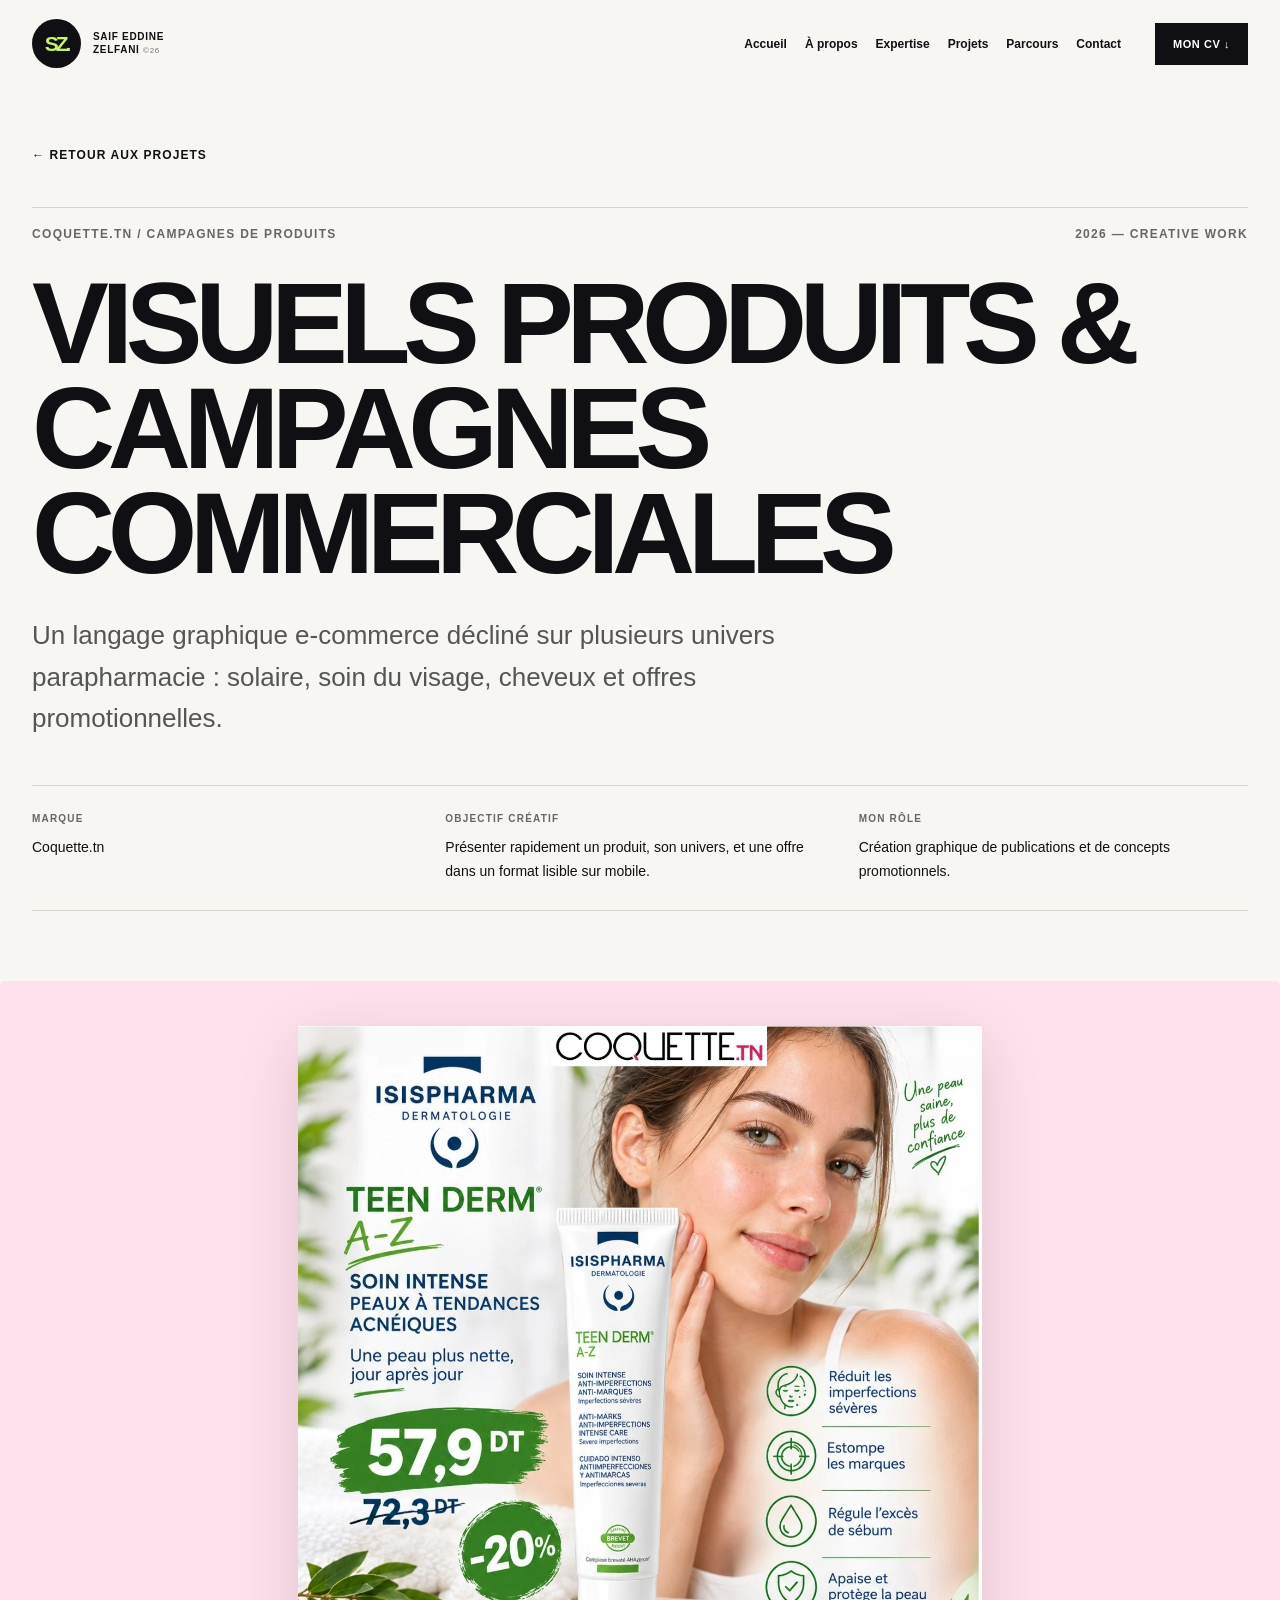
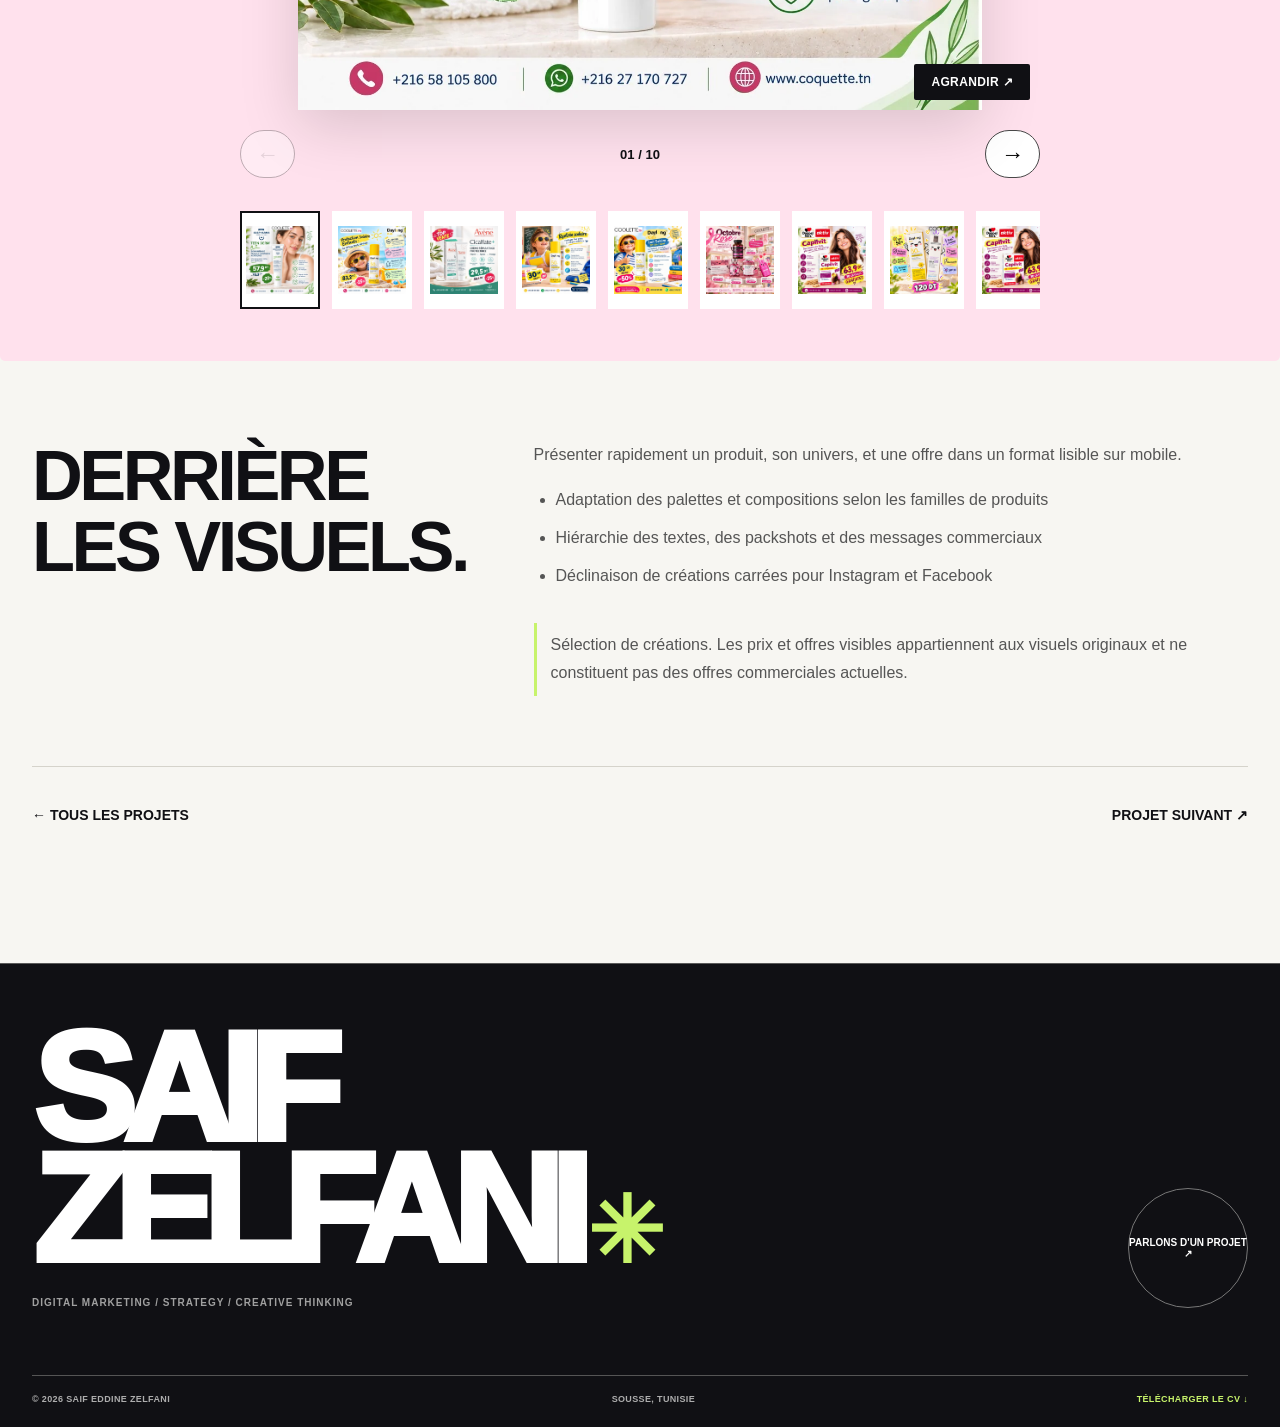
==== projets/coquette-campagnes-commerciales/index.html @ 219e9682 "Ajout des projets Coquette et Losange avec galeries interactives" ====
<!doctype html><html lang="fr"><head><meta charset="utf-8"><meta name="viewport" content="width=device-width,initial-scale=1"><meta name="theme-color" content="#F7F6F2"><meta name="description" content="Un langage graphique e-commerce décliné sur plusieurs univers parapharmacie : solaire, soin du visage, cheveux et offres promotionnelles."><title>Visuels produits &amp; campagnes commerciales — Saif Eddine Zelfani</title><link rel="icon" href="../../favicon.svg"><link rel="stylesheet" href="../../style.css"><link rel="stylesheet" href="../../creative.css"></head>
<body><div class="scroll-progress" id="scroll-progress"></div><header class="site-header" id="site-header"><div class="header-inner page-wrap"><a href="../../index.html#accueil" class="brand"><span class="brand-mark">SZ.</span><span class="brand-name">SAIF EDDINE<br>ZELFANI <b>©26</b></span></a><nav class="desktop-nav"><a href="../../index.html#accueil">Accueil</a><a href="../../index.html#apropos">À propos</a><a href="../../index.html#expertise">Expertise</a><a href="../../index.html#projets">Projets</a><a href="../../index.html#parcours">Parcours</a><a href="../../index.html#contact">Contact</a></nav><a class="nav-cv" href="../../documents/Saif_Eddine_Zelfani_CV.pdf" download>MON CV ↓</a><button class="mobile-toggle" id="menu-btn" type="button" aria-label="Ouvrir le menu" aria-expanded="false">☰</button></div></header><div class="mobile-panel" id="mobile-panel" role="dialog" aria-modal="true" aria-label="Menu" hidden><div class="mobile-panel-inner"><div><a class="mobile-link" href="../../index.html#accueil">Accueil ↗</a></div><div><a class="mobile-link" href="../../index.html#apropos">À propos ↗</a></div><div><a class="mobile-link" href="../../index.html#projets">Projets ↗</a></div><div><a class="mobile-link" href="../../index.html#parcours">Parcours ↗</a></div><div><a class="mobile-link" href="../../index.html#contact">Contact ↗</a></div><a class="mobile-cv" href="../../documents/Saif_Eddine_Zelfani_CV.pdf" download>MON CV ↓</a></div></div>
<main class="campaign-case"><div class="page-wrap"><a class="campaign-back" href="../../index.html#projets">← RETOUR AUX PROJETS</a><div class="campaign-topline"><span>Coquette.tn / Campagnes de produits</span><span>2026 — CREATIVE WORK</span></div><h1 class="campaign-title">Visuels produits &amp; campagnes commerciales</h1><p class="campaign-deck">Un langage graphique e-commerce décliné sur plusieurs univers parapharmacie : solaire, soin du visage, cheveux et offres promotionnelles.</p><div class="campaign-overview"><div><strong>MARQUE</strong><p>Coquette.tn</p></div><div><strong>OBJECTIF CRÉATIF</strong><p>Présenter rapidement un produit, son univers, et une offre dans un format lisible sur mobile.</p></div><div><strong>MON RÔLE</strong><p>Création graphique de publications et de concepts promotionnels.</p></div></div></div>
<div class="campaign-art" style="--case-bg:#ffe1ed"><div class="campaign-gallery"><div class="campaign-show" tabindex="0" aria-label="Galerie de créations"><img data-campaign-slide src="../../images/creative-work/coquette-campagnes-commerciales/01.webp" alt="Coquette.tn — visuel 1 sur 10"  loading="eager" decoding="async"><img data-campaign-slide src="../../images/creative-work/coquette-campagnes-commerciales/02.webp" alt="Coquette.tn — visuel 2 sur 10" hidden loading="lazy" decoding="async"><img data-campaign-slide src="../../images/creative-work/coquette-campagnes-commerciales/03.webp" alt="Coquette.tn — visuel 3 sur 10" hidden loading="lazy" decoding="async"><img data-campaign-slide src="../../images/creative-work/coquette-campagnes-commerciales/04.webp" alt="Coquette.tn — visuel 4 sur 10" hidden loading="lazy" decoding="async"><img data-campaign-slide src="../../images/creative-work/coquette-campagnes-commerciales/05.webp" alt="Coquette.tn — visuel 5 sur 10" hidden loading="lazy" decoding="async"><img data-campaign-slide src="../../images/creative-work/coquette-campagnes-commerciales/06.webp" alt="Coquette.tn — visuel 6 sur 10" hidden loading="lazy" decoding="async"><img data-campaign-slide src="../../images/creative-work/coquette-campagnes-commerciales/07.webp" alt="Coquette.tn — visuel 7 sur 10" hidden loading="lazy" decoding="async"><img data-campaign-slide src="../../images/creative-work/coquette-campagnes-commerciales/08.webp" alt="Coquette.tn — visuel 8 sur 10" hidden loading="lazy" decoding="async"><img data-campaign-slide src="../../images/creative-work/coquette-campagnes-commerciales/09.webp" alt="Coquette.tn — visuel 9 sur 10" hidden loading="lazy" decoding="async"><img data-campaign-slide src="../../images/creative-work/coquette-campagnes-commerciales/10.webp" alt="Coquette.tn — visuel 10 sur 10" hidden loading="lazy" decoding="async"><button type="button" class="zoom-action" data-zoom>AGRANDIR ↗</button></div><div class="campaign-control"><button type="button" data-campaign-prev aria-label="Visuel précédent">←</button><output data-campaign-count aria-live="polite">01 / 10</output><button type="button" data-campaign-next aria-label="Visuel suivant">→</button></div><div class="campaign-thumbs" aria-label="Miniatures de la galerie"><button type="button" data-campaign-thumb aria-label="Voir le visuel 1" aria-current="true"><img src="../../images/creative-work/coquette-campagnes-commerciales/01.webp" alt="" loading="lazy"></button><button type="button" data-campaign-thumb aria-label="Voir le visuel 2" aria-current="false"><img src="../../images/creative-work/coquette-campagnes-commerciales/02.webp" alt="" loading="lazy"></button><button type="button" data-campaign-thumb aria-label="Voir le visuel 3" aria-current="false"><img src="../../images/creative-work/coquette-campagnes-commerciales/03.webp" alt="" loading="lazy"></button><button type="button" data-campaign-thumb aria-label="Voir le visuel 4" aria-current="false"><img src="../../images/creative-work/coquette-campagnes-commerciales/04.webp" alt="" loading="lazy"></button><button type="button" data-campaign-thumb aria-label="Voir le visuel 5" aria-current="false"><img src="../../images/creative-work/coquette-campagnes-commerciales/05.webp" alt="" loading="lazy"></button><button type="button" data-campaign-thumb aria-label="Voir le visuel 6" aria-current="false"><img src="../../images/creative-work/coquette-campagnes-commerciales/06.webp" alt="" loading="lazy"></button><button type="button" data-campaign-thumb aria-label="Voir le visuel 7" aria-current="false"><img src="../../images/creative-work/coquette-campagnes-commerciales/07.webp" alt="" loading="lazy"></button><button type="button" data-campaign-thumb aria-label="Voir le visuel 8" aria-current="false"><img src="../../images/creative-work/coquette-campagnes-commerciales/08.webp" alt="" loading="lazy"></button><button type="button" data-campaign-thumb aria-label="Voir le visuel 9" aria-current="false"><img src="../../images/creative-work/coquette-campagnes-commerciales/09.webp" alt="" loading="lazy"></button><button type="button" data-campaign-thumb aria-label="Voir le visuel 10" aria-current="false"><img src="../../images/creative-work/coquette-campagnes-commerciales/10.webp" alt="" loading="lazy"></button></div></div></div>
<div class="page-wrap"><div class="campaign-section"><h2>DERRIÈRE<br>LES VISUELS.</h2><div><p>Présenter rapidement un produit, son univers, et une offre dans un format lisible sur mobile.</p><ul><li>Adaptation des palettes et compositions selon les familles de produits</li><li>Hiérarchie des textes, des packshots et des messages commerciaux</li><li>Déclinaison de créations carrées pour Instagram et Facebook</li></ul><p class="campaign-disclaimer">Sélection de créations. Les prix et offres visibles appartiennent aux visuels originaux et ne constituent pas des offres commerciales actuelles.</p></div></div><div class="campaign-next"><a href="../../index.html#projets">← TOUS LES PROJETS</a><a href="../coquette-contenu-educatif/index.html">PROJET SUIVANT ↗</a></div></div></main>
<div class="campaign-modal" hidden role="dialog" aria-modal="true" aria-label="Aperçu agrandi de la création"><button class="modal-close" type="button" aria-label="Fermer l’aperçu">×</button><button class="modal-prev" type="button" aria-label="Précédent">‹</button><img data-modal-img src="../../images/creative-work/coquette-campagnes-commerciales/01.webp" alt=""><button class="modal-next" type="button" aria-label="Suivant">›</button><span class="modal-count">1 / 10</span></div>
<footer class="footer"><div class="page-wrap"><div class="footer-main"><div><a class="footer-brand" href="../../index.html#accueil">SAIF<br>ZELFANI<span>✳</span></a><p>DIGITAL MARKETING / STRATEGY / CREATIVE THINKING</p></div><a class="back-top" href="../../index.html#contact">PARLONS D'UN PROJET ↗</a></div><div class="footer-bottom"><span>© 2026 SAIF EDDINE ZELFANI</span><span>SOUSSE, TUNISIE</span><a href="../../documents/Saif_Eddine_Zelfani_CV.pdf" download>TÉLÉCHARGER LE CV ↓</a></div></div></footer><script src="../../site.js" defer></script><script src="../../creative.js" defer></script></body></html>
---- style.css ----
html,body,h1,h2,h3,h4,p,figure,blockquote,ol,ul{margin:0}body{margin:0}h1,h2,h3,h4{font-size:inherit;font-weight:inherit}button{background:none;border:0}a{text-decoration:none}

:root{--paper:#f7f6f2;--black:#101014;--lime:#c7f36b;--muted:#6f6f70;--line:#d5d3cb;--font-display:'Arial Narrow','Impact','Helvetica Neue',Arial,sans-serif;--font-body:'Manrope','Inter',Arial,sans-serif}
*{box-sizing:border-box}html{scroll-behavior:smooth;scroll-padding-top:98px}body{background:var(--paper);color:var(--black);font-family:var(--font-body);-webkit-font-smoothing:antialiased}body.menu-is-open{overflow:hidden}::selection{background:var(--lime);color:var(--black)}button,input,textarea{font:inherit}button{cursor:pointer}a{color:inherit;text-decoration:none}img{display:block}button:focus-visible,a:focus-visible,input:focus-visible,textarea:focus-visible{outline:3px solid #7aaf28;outline-offset:4px}.page-wrap{width:min(100% - 96px,1490px);margin-inline:auto}.scroll-progress{position:fixed;z-index:200;left:0;top:0;height:3px;width:100%;background:var(--lime);transform-origin:0 50%}
/* Navigation */
.site-header{position:fixed;top:0;left:0;width:100%;height:88px;z-index:100;transition:height .25s,background .25s,border-color .25s;background:rgba(247,246,242,.97);border-bottom:1px solid transparent}.site-header.is-scrolled{height:75px;background:rgba(247,246,242,.94);border-color:var(--line);backdrop-filter:blur(20px)}.header-inner{height:100%;display:flex;align-items:center;gap:34px}.brand{display:flex;align-items:center;gap:12px;flex-shrink:0}.brand-mark{height:49px;width:49px;border-radius:50%;display:flex;align-items:center;justify-content:center;background:var(--black);color:var(--lime);font-size:21px;letter-spacing:-3px;font-weight:900;line-height:1}.brand-mark span{font-size:22px}.brand-mark i{font-style:normal;color:white}.brand-name{font-size:10px;line-height:1.35;letter-spacing:.07em;font-weight:800}.brand-name b{font-size:8px;font-weight:500;color:#777}.desktop-nav{display:flex;justify-content:center;align-items:center;gap:29px;margin-left:auto}.desktop-nav a{font-size:12px;font-weight:700;position:relative;white-space:nowrap;transition:color .2s}.desktop-nav a:after{content:'';position:absolute;height:2px;background:var(--black);left:0;right:100%;bottom:-9px;transition:right .25s}.desktop-nav a:hover:after,.desktop-nav .nav-active:after{right:0}.nav-cv{background:var(--black);color:#fff;display:flex;gap:16px;align-items:center;font-weight:800;font-size:11px;letter-spacing:.05em;padding:15px 18px;transition:background .25s,color .25s,transform .25s;white-space:nowrap}.nav-cv:hover{background:var(--lime);color:var(--black);transform:translateY(-2px)}.mobile-toggle{display:none}.mobile-panel{position:fixed;inset:0;z-index:95;background:var(--lime);padding:128px 6% 35px;overflow:auto}.mobile-panel-inner{max-width:820px;margin:auto}.mobile-panel-inner>div>a{display:flex;align-items:baseline;gap:30px;padding:13px 0;border-bottom:1px solid rgba(16,16,20,.22);font-size:clamp(38px,7vw,75px);font-family:var(--font-display);font-weight:900;text-transform:uppercase;letter-spacing:-.055em}.mobile-panel-inner>div>a>span{font:700 12px var(--font-body);letter-spacing:0}.mobile-panel-inner>div>a svg{margin-left:auto;width:32px}.mobile-panel-inner>a.mobile-cv{margin-top:25px;background:var(--black);color:white;display:inline-flex;gap:25px;padding:15px 19px;font-weight:800;font-size:12px}.mobile-panel-inner>p{font-size:11px;margin-top:25px;letter-spacing:.09em}
/* Hero */
.hero-section{padding:133px 0 36px;overflow:hidden}.hero-content{position:relative}.hero-topline,.hero-portrait-caption{display:flex;align-items:center;justify-content:space-between;gap:12px;font-size:10px;font-weight:800;letter-spacing:.09em}.availability{display:flex;align-items:center;gap:10px}.availability i{width:8px;height:8px;background:#70bc45;display:inline-block;border-radius:50%;box-shadow:0 0 0 4px #70bc4526;animation:pulse-dot 2s infinite}@keyframes pulse-dot{50%{box-shadow:0 0 0 8px #70bc4506}}.hero-time{color:#777}.hero-split{display:grid;grid-template-columns:minmax(0,1.3fr) minmax(340px,.7fr);gap:2.8%;align-items:center;padding:64px 0 35px}.hero-main{position:relative;z-index:3}.hero-eyebrow{font-size:12px;font-weight:800;letter-spacing:.095em;margin-bottom:27px}.hero-eyebrow span{font-size:22px;margin-left:9px}.hero-title{font-family:var(--font-display);font-stretch:condensed;letter-spacing:-.072em;font-weight:950;line-height:.93;font-size:clamp(70px,8.35vw,152px);white-space:nowrap}.hero-title>span{display:block}.hero-title-accent{position:relative;font-family:Georgia,'Times New Roman',serif;font-style:italic;font-weight:400;letter-spacing:-.075em;font-size:.91em;margin:6px 0 12px}.hero-title-accent>b{font-family:Arial,sans-serif;color:#a8d451;font-size:.6em;font-style:normal;font-weight:400;vertical-align:25%;letter-spacing:0;margin-left:-.07em}.hero-period{color:#b5df6b}.hero-bottom{display:flex;flex-direction:column;gap:29px;margin-top:47px}.hero-bottom p{font-size:16px;line-height:1.75;color:#535354;max-width:470px}.hero-bottom p strong{color:var(--black);font-weight:800}.hero-actions{display:flex;align-items:center;flex-wrap:wrap;gap:26px}.btn-dark{min-height:58px;background:var(--black);color:#fff;padding:0 24px;display:inline-flex;align-items:center;gap:30px;font-size:12px;font-weight:900;transition:background .25s,transform .25s,color .25s}.btn-dark:hover{background:var(--lime);color:var(--black);transform:translateY(-3px)}.btn-underlined{font-weight:800;font-size:11px;letter-spacing:.01em;display:inline-flex;gap:12px;align-items:center;padding:13px 0;border-bottom:1px solid var(--black)}.btn-underlined:hover{color:#679224;border-color:#679224}.hero-portrait-wrap{position:relative;max-width:480px;width:100%;justify-self:end;transform-origin:center}.hero-portrait-card{height:560px;position:relative;background:#d9d9d6;overflow:hidden;border-radius:220px 220px 4px 4px;isolation:isolate}.hero-photo-backdrop{position:absolute;inset:0;background:repeating-linear-gradient(125deg,#e1e1dc,#e1e1dc 13px,#deded8 13px,#deded8 14px);z-index:-1;display:flex;align-items:flex-start;justify-content:space-between;padding:28px 20px;writing-mode:vertical-rl;opacity:.35;font-weight:900;font-size:10px;letter-spacing:.14em}.hero-photo{object-fit:cover;object-position:center top;filter:grayscale(100%) contrast(1.05);mix-blend-mode:multiply;transform:scale(1.01)}.hero-portrait-card:after{content:'';position:absolute;inset:35% 0 0;background:linear-gradient(transparent 10%,#101014cc 100%)}.portrait-name{font-family:var(--font-display);position:absolute;bottom:25px;left:28px;color:white;font-weight:900;font-size:clamp(50px,5vw,77px);letter-spacing:-.08em;line-height:.87;z-index:2}.portrait-name em{font-family:Georgia,serif;font-weight:400;font-size:.78em}.portrait-corner{position:absolute;z-index:2;right:23px;bottom:25px;color:#fff;font-weight:900;font-size:10px;writing-mode:vertical-rl}.portrait-sticker{position:absolute;z-index:4;left:-42px;top:105px;width:120px;height:120px;display:flex;align-items:center;justify-content:center;flex-direction:column;border-radius:50%;background:var(--lime);text-align:center;box-shadow:6px 8px 0 #101014;transform:rotate(-16deg)}.portrait-sticker span{font-weight:900;line-height:1.05;font-size:14px}.portrait-sticker b{font-size:30px;font-weight:500;line-height:1}.hero-portrait-caption{margin-top:15px;font-size:10px}.scroll-cue{display:flex;align-items:center;gap:10px;font-size:10px;font-weight:900;letter-spacing:.07em;width:fit-content}.scroll-cue svg{margin-left:23px;animation:nudge 1.6s infinite}@keyframes nudge{50%{transform:translateY(5px)}}
.marquee{overflow:hidden;background:var(--lime);border-top:1px solid var(--black);border-bottom:1px solid var(--black);transform:rotate(-1deg) scale(1.02);margin:10px 0 20px;height:66px;display:flex;align-items:center}.marquee-track{display:flex;align-items:center;white-space:nowrap;animation:marquee 42s linear infinite;width:max-content}.marquee-track>span{font-family:var(--font-display);font-size:28px;line-height:1;font-weight:900;letter-spacing:-.02em}.marquee-track b{font-size:22px;font-weight:400;margin:0 18px}@keyframes marquee{to{transform:translateX(-33.333%)}}
/* Generic sections */
.section-label{display:flex;align-items:center;gap:14px;font-size:11px;font-weight:900;letter-spacing:.07em;margin-bottom:68px}.section-label>span:first-child{color:#92928e}.section-label-line{height:1px;flex:1;background:currentColor;opacity:.22;margin-left:25px}.eyebrow-small{font-weight:850;font-size:11px;letter-spacing:.11em;display:block;margin-bottom:27px}.about-section{background:var(--black);color:#fff;padding:135px 0 130px;overflow:hidden}.about-layout{display:grid;grid-template-columns:1.16fr .84fr;gap:8%}.about-head>p{font-size:15px;font-weight:700;letter-spacing:.08em;margin-bottom:25px}.about-head h2,.section-intro h2,.skills-layout h2,.journey-layout h2,.contact-layout h2,.case-process h2,.case-deliverables h2{font-family:var(--font-display);font-size:clamp(60px,7.5vw,115px);font-weight:900;line-height:.93;letter-spacing:-.067em}.about-head h2 em,.section-intro h2 em,.skills-layout h2 em,.journey-layout h2 em,.contact-layout h2 em,.case-process h2 em,.case-deliverables h2 em{font-family:Georgia,'Times New Roman',serif;font-style:italic;font-weight:400;letter-spacing:-.06em}.about-head h2 em{color:var(--lime)}.about-side{padding-top:22px;max-width:520px}.about-asterisk{font-size:90px;color:var(--lime);line-height:1;margin-bottom:34px}.about-side p{font-size:15px;line-height:1.85;color:#b5b5b7;margin:0 0 24px}.about-side p.about-lead{font-size:21px;line-height:1.6;color:#fafafa}.about-side p strong{color:var(--lime)}.about-links{display:flex;gap:24px;flex-wrap:wrap;margin-top:30px}.about-links a{display:inline-flex;align-items:center;gap:15px;font-size:11px;font-weight:850;border-bottom:1px solid #98989a;padding-bottom:10px}.about-links a:hover{color:var(--lime)}.about-counters{display:grid;grid-template-columns:repeat(3,1fr) 1fr;gap:0;margin-top:140px;border-top:1px solid #ffffff50}.about-counters>div{padding:35px 28px 0 0;display:flex;align-items:center;gap:18px;border-right:1px solid #ffffff30;margin-right:28px}.about-counters>div>b{font-size:54px;line-height:1;font-family:var(--font-display);letter-spacing:-.07em}.about-counters>div>span{font-size:10px;line-height:1.6;letter-spacing:.04em;color:#9e9e9f;font-weight:850}.about-counters>div.about-counters-tag{margin-right:0;border:none;color:var(--lime);font-size:16px;font-weight:850;line-height:1.35;display:block;padding-left:20px}.about-counters-tag svg{float:right;width:27px;height:27px}
/* Expertise */
.expertise-section{padding:135px 0 145px;background:var(--paper)}.split-heading,.projects-intro{display:grid;grid-template-columns:1.4fr .6fr;gap:7%;align-items:end}.section-intro{margin-bottom:65px}.section-intro h2{font-size:clamp(61px,7.1vw,111px)}.heading-description{padding-bottom:8px}.heading-description p{color:#585858;line-height:1.8;font-size:16px;margin-bottom:30px}.heading-description>span{display:block;font-size:11px;font-weight:850;letter-spacing:.08em}.service-grid{display:grid;grid-template-columns:repeat(3,1fr);gap:15px}.service-card{background:#eeede7;min-height:335px;padding:30px 32px;display:flex;flex-direction:column;transition:background .3s,color .3s,transform .3s;position:relative;overflow:hidden}.service-card:after{content:'✳';color:#d8d7cc;position:absolute;right:-20px;bottom:-75px;font-size:175px;line-height:1;opacity:.5;transition:transform .4s,color .4s}.service-card:hover{background:var(--lime);transform:translateY(-6px)}.service-card:hover:after{transform:rotate(40deg);color:#b2dc60}.service-top{display:flex;justify-content:space-between;font-size:11px;font-weight:850;letter-spacing:.06em;position:relative;z-index:2}.service-card h3{font-family:var(--font-display);font-size:clamp(27px,2.2vw,38px);letter-spacing:-.05em;line-height:1.05;margin:66px 0 12px;max-width:260px;position:relative;z-index:2}.service-card p{font-size:13px;line-height:1.65;color:#555;max-width:320px;position:relative;z-index:2}.service-card small{font-size:10px;font-weight:800;letter-spacing:.01em;margin-top:auto;padding-top:32px;position:relative;z-index:2}
/* Portfolio */
.projects-section{padding:130px 0 145px;background:#edede8}.projects-intro{align-items:end;margin-bottom:60px}.projects-intro h2{font-size:clamp(64px,7vw,110px)}.projects-intro em{white-space:nowrap}.projects-honesty{font-size:12px!important;color:#797979!important;border-left:2px solid #b9d789;padding-left:13px;margin-top:25px!important}.filter-row{display:flex;align-items:center;flex-wrap:wrap;gap:9px;margin-bottom:28px}.filter-btn{background:transparent;border:1px solid #bbbcb7;padding:11px 18px;font-size:11px;font-weight:850;transition:all .2s}.filter-btn:hover,.filter-btn.selected{background:var(--black);border-color:var(--black);color:#fff}.filter-btn small{font-size:10px}.project-grid{display:grid;grid-template-columns:repeat(2,minmax(0,1fr));gap:27px}.project-card{background:#fff;min-width:0;overflow:hidden}.project-card-link{display:block;height:100%;transition:box-shadow .25s}.project-card:hover{box-shadow:0 16px 50px #17171718}.project-visual{height:400px;position:relative;overflow:hidden;background:#d8dfdf}.tone-peach .project-visual,.tone-peach.case-hero{background:#e9c9bb}.tone-lavender .project-visual,.tone-lavender.case-hero{background:#d4c5e5}.tone-sand .project-visual,.tone-sand.case-hero{background:#edceb8}.tone-blue .project-visual,.tone-blue.case-hero{background:#bfd5e7}.tone-mint .project-visual,.tone-mint.case-hero{background:#c9d8ce}.tone-coral .project-visual,.tone-coral.case-hero{background:#e3c0b7}.project-visual:before{content:'';position:absolute;inset:12% 7%;border:1px solid #ffffff66;z-index:1;pointer-events:none}.project-cover{object-fit:contain;padding:42px 40px 37px;transition:transform .65s cubic-bezier(.2,.8,.2,1);filter:drop-shadow(0px 14px 22px #00000018)}.project-card:hover .project-cover{transform:scale(1.055)}.project-visual-index{position:absolute;z-index:3;top:18px;left:23px;color:#292929;font-size:10px;font-weight:900;letter-spacing:.08em}.project-floating-arrow{position:absolute;z-index:3;bottom:18px;right:18px;background:var(--lime);width:52px;height:52px;border-radius:50%;display:grid;place-items:center;transition:transform .3s,background .3s}.project-card:hover .project-floating-arrow{transform:rotate(45deg);background:#fff}.project-meta{padding:26px 30px 0;display:flex;gap:12px;justify-content:space-between;text-transform:uppercase;font-size:11px;font-weight:900;letter-spacing:.05em;color:#777}.project-meta i{font-style:normal;padding:0 3px}.project-text{padding:15px 30px 23px;min-height:166px}.project-text h3{font-family:var(--font-display);font-weight:900;font-size:clamp(29px,2.5vw,43px);line-height:1.03;letter-spacing:-.049em;max-width:530px}.project-text p{font-size:13px;color:#777;line-height:1.6;margin-top:11px;max-width:450px}.project-foot{border-top:1px solid #e9e9e5;margin:0 30px;display:flex;justify-content:space-between;align-items:center;padding:17px 0;font-size:10px;letter-spacing:.06em;font-weight:900}.project-foot svg{transition:transform .2s}.project-card:hover .project-foot svg{transform:translate(3px,-3px)}.research-art{position:absolute;inset:0;display:flex;flex-direction:column;justify-content:center;padding:10% 13%;font-family:var(--font-display)}.research-art>span{font-size:15px;font-weight:900}.research-art b{font-size:clamp(80px,9vw,130px);line-height:.8;letter-spacing:-.085em;margin:28px 0}.research-art small{font-size:11px;font-weight:850;line-height:1.5}.research-art:after{content:'✳';position:absolute;top:18px;right:15%;font-size:160px;color:#faece77a}.empty-projects{padding:35px 0;color:#555}
/* Editorial statement */
.statement-section{background:var(--lime);padding:110px 0 80px;overflow:hidden}.statement-small{font-size:11px;font-weight:900;letter-spacing:.1em}.statement-section p{font-family:var(--font-display);font-weight:900;line-height:1.07;letter-spacing:-.07em;font-size:clamp(48px,6.4vw,100px);margin:38px 0 70px}.statement-section p em{font-family:Georgia,serif;font-weight:400}.statement-section p span{color:var(--paper)}.statement-bottom{display:flex;justify-content:space-between;font-size:10px;font-weight:900;letter-spacing:.09em;border-top:1px solid #111;padding-top:17px}
/* Skills */
.skills-section{padding:135px 0;background:var(--paper)}.skills-layout{display:grid;grid-template-columns:.9fr 1.1fr;gap:10%}.skills-layout h2{font-size:clamp(67px,7vw,110px)}.skills-layout>div:first-child>p{max-width:330px;color:#686868;line-height:1.8;font-size:15px;margin-top:30px}.skills-lists{display:flex;flex-direction:column;gap:50px}.skills-lists h3{font-weight:900;font-size:12px;letter-spacing:.1em;margin-bottom:18px}.skill-chips{display:flex;flex-wrap:wrap;gap:10px}.skill-chips span{padding:12px 17px;border:1px solid #b8b8b1;border-radius:99px;font-size:12px;font-weight:700;transition:background .2s,border .2s}.skill-chips span:hover{background:var(--lime);border-color:var(--lime)}.language-block{border-top:1px solid var(--line);padding-top:28px}.language-block p{color:#666;font-size:13px;line-height:1.7}.language-block p span{margin:0 8px}
/* Journey */
.journey-section{background:#e7e6e1;padding:130px 0 150px}.journey-layout{display:grid;grid-template-columns:.85fr 1.15fr;gap:11%}.journey-layout h2{font-size:clamp(66px,7vw,110px)}.journey-layout>div:first-child>p{max-width:320px;color:#686868;line-height:1.7;margin-top:32px}.timeline{border-top:1px solid #a8a7a1}.timeline-item{display:grid;grid-template-columns:64px 1fr 20px;gap:22px;padding:27px 0;border-bottom:1px solid #c2c0b9}.timeline-marker{font-size:12px;font-weight:900;color:#828282}.timeline-date{font-size:10px;letter-spacing:.08em;font-weight:900;color:#747474}.timeline-main h3{font-size:19px;font-weight:900;margin-top:10px;letter-spacing:-.03em}.timeline-main strong{font-size:12px;font-weight:750;display:block;margin-top:9px}.timeline-main p{font-size:12px;line-height:1.7;color:#6a6a6a;max-width:450px;margin-top:9px}.timeline-arrow{color:#828282}
/* Contact and footer */
.contact-section{background:var(--black);color:#fff;padding:128px 0 150px}.contact-layout{display:grid;grid-template-columns:1fr .83fr;gap:11%}.contact-layout h2{font-size:clamp(58px,6.4vw,103px)}.contact-layout h2 em{color:var(--lime)}.contact-description{color:#bcbcbc;line-height:1.75;max-width:430px;margin:37px 0 30px;font-size:15px}.big-email{display:inline-flex;align-items:center;gap:9px;font-size:clamp(13px,1.5vw,20px);font-weight:900;border-bottom:2px solid var(--lime);padding-bottom:10px;overflow-wrap:anywhere}.big-email svg{flex-shrink:0}.contact-details{display:flex;gap:25px;align-items:center;flex-wrap:wrap;margin-top:35px;color:#bababa;font-size:12px;font-weight:700}.contact-details>a,.contact-details>span{display:flex;align-items:center;gap:9px}.contact-form-side{padding-top:10px}.contact-form-head{display:flex;align-items:center;justify-content:space-between;border-bottom:1px solid #707070;padding-bottom:20px;font-size:13px;letter-spacing:.08em;font-weight:900}.contact-form-head svg{color:var(--lime)}.contact-form{padding-top:30px;display:flex;flex-direction:column;gap:30px}.form-grid{display:grid;grid-template-columns:1fr 1fr;gap:19px}.contact-form label{display:flex;flex-direction:column;gap:13px;font-size:10px;letter-spacing:.11em;font-weight:850}.contact-form input,.contact-form textarea{width:100%;border:0;border-bottom:1px solid #707070;color:#fff;background:transparent;padding:12px 0;font-size:14px;letter-spacing:0;font-weight:400;outline:none;border-radius:0}.contact-form input:focus,.contact-form textarea:focus{border-color:var(--lime)}.contact-form textarea{resize:vertical;min-height:95px}.contact-form input::placeholder,.contact-form textarea::placeholder{color:#8c8c8c}.contact-form .honeypot{position:absolute;left:-9999px;height:1px;width:1px}.contact-submit{display:flex;align-items:center;justify-content:space-between;background:var(--lime);color:var(--black);padding:19px 22px;font-size:12px;font-weight:900;letter-spacing:.04em;transition:transform .2s,background .2s}.contact-submit:hover:not(:disabled){transform:translateY(-3px);background:#e0ff9e}.contact-submit:disabled{opacity:.7;cursor:wait}.spinning{animation:spinner 1s linear infinite}@keyframes spinner{to{transform:rotate(360deg)}}.form-message{font-size:12px;line-height:1.5;color:var(--lime)}.form-error{font-size:12px;color:#ffb3b3}.form-error a{text-decoration:underline}.footer{background:var(--black);color:#fff;border-top:1px solid #595959;padding:65px 0 23px}.footer-main{display:flex;justify-content:space-between;align-items:flex-end;gap:30px;padding-bottom:67px}.footer-brand{display:block;font-family:var(--font-display);font-weight:950;font-size:clamp(70px,12vw,175px);line-height:.79;letter-spacing:-.088em}.footer-brand span{color:var(--lime);font-size:.6em;margin-left:10px}.footer-main p{font-size:10px;font-weight:850;letter-spacing:.1em;color:#a0a0a0;margin-top:25px}.back-top{width:120px;height:120px;display:flex;flex-direction:column;align-items:center;justify-content:center;gap:12px;border:1px solid #777;border-radius:50%;font-size:10px;font-weight:850;text-align:center;transition:background .3s,color .3s}.back-top:hover{background:var(--lime);color:var(--black)}.footer-bottom{border-top:1px solid #555;padding-top:18px;display:flex;justify-content:space-between;gap:20px;flex-wrap:wrap;font-size:9px;color:#adadad;font-weight:800;letter-spacing:.04em}.footer-bottom a{color:var(--lime)}
/* Case study detail */
.case-main{padding-top:88px}.case-hero{padding:47px 0 42px;overflow:hidden}.back-link{display:inline-flex;gap:13px;align-items:center;font-size:11px;font-weight:900;letter-spacing:.065em;padding-bottom:8px;border-bottom:1px solid currentColor}.back-link:hover svg{transform:translateX(-3px)}.back-link svg{transition:transform .2s}.case-hero-layout{display:grid;grid-template-columns:1.5fr .5fr;gap:8%;align-items:end;margin-top:70px}.case-kicker{font-size:11px;font-weight:900;text-transform:uppercase;letter-spacing:.1em;margin-bottom:22px}.case-hero h1{font-family:var(--font-display);font-weight:900;font-size:clamp(67px,8.8vw,141px);line-height:.9;letter-spacing:-.078em;max-width:900px}.case-subtitle{font-weight:800;font-size:17px;margin-top:23px}.case-hero-side{text-align:left;padding-bottom:16px}.case-hero-side p{font-size:15px;line-height:1.75;max-width:300px}.case-round-symbol{display:grid;place-items:center;width:100px;height:100px;background:var(--black);border-radius:50%;color:var(--lime);font-size:55px;margin:0 0 50px auto}.case-meta{margin-top:75px;padding-top:24px;border-top:1px solid #0005;display:grid;grid-template-columns:repeat(4,1fr);gap:20px}.case-meta>div{display:flex;flex-direction:column;gap:8px}.case-meta small{font-size:10px;letter-spacing:.1em;font-weight:900;opacity:.65}.case-meta strong{font-size:14px;font-weight:800}.case-overview{padding-top:120px;padding-bottom:120px;display:grid;grid-template-columns:.32fr .68fr;gap:5%}.case-left-label{font-weight:900;font-size:14px;line-height:1.5}.case-left-label>span{font-size:12px;color:#999}.case-overview-text h2{font-family:var(--font-display);font-weight:900;font-size:clamp(36px,4.2vw,62px);line-height:1.1;letter-spacing:-.05em;max-width:750px}.case-overview-text>p{font-size:19px;line-height:1.7;max-width:730px;color:#555;margin-top:25px}.case-info-grid{margin-top:70px;display:grid;grid-template-columns:1fr 1fr;gap:35px}.case-info-grid h3{font-size:11px;font-weight:900;letter-spacing:.1em;margin-bottom:16px;border-top:1px solid var(--line);padding-top:17px}.case-info-grid p{font-size:14px;line-height:1.7;color:#626262}.case-gallery{padding-bottom:135px}.case-section-top{display:flex;justify-content:space-between;align-items:center;padding:18px 0;border-top:1px solid #999;gap:20px;font-size:11px;font-weight:900;letter-spacing:.08em;margin-bottom:30px}.case-gallery-grid{display:grid;grid-template-columns:1fr 1fr;gap:25px}.case-image{min-width:0;margin:0}.case-image-large{grid-column:1/-1}.case-image-button{position:relative;border:0;display:block;width:100%;height:350px;background:#e8e8e5;overflow:hidden}.case-image-large .case-image-button{height:630px}.case-image-button>img{object-fit:contain;padding:25px;transition:transform .5s}.case-image-button:hover>img{transform:scale(1.035)}.case-expand{position:absolute;right:20px;bottom:20px;background:var(--lime);color:#111;padding:13px 17px;display:flex;align-items:center;gap:12px;font-size:11px;font-weight:900}.case-image figcaption{font-size:12px;color:#777;line-height:1.5;padding-top:12px}.lightbox-overlay{position:fixed;inset:0;z-index:150;background:rgba(12,12,13,.96);color:#fff;display:flex;align-items:center;justify-content:center}.lightbox-stage{width:min(92vw,1400px);height:88vh;position:relative}.lightbox-stage>img{padding:35px 45px 65px}.lightbox-stage>p{position:absolute;bottom:14px;left:40px;right:40px;text-align:center;font-size:12px;color:#ddd}.lightbox-close,.lightbox-prev,.lightbox-next{position:absolute;z-index:155;background:#fff;color:var(--black);width:48px;height:48px;border-radius:50%;display:grid;place-items:center}.lightbox-close{right:23px;top:23px}.lightbox-prev{left:20px;top:50%}.lightbox-next{right:20px;top:50%}.lightbox-count{position:absolute;left:25px;bottom:25px;font-weight:900;font-size:12px}.case-process{background:var(--black);color:#fff;padding:120px 0}.case-process .case-section-top{border-color:#747474}.case-process-layout{display:grid;grid-template-columns:.95fr 1.05fr;gap:7%;padding-top:50px}.case-process h2 em{color:var(--lime)}.case-steps>div{display:grid;grid-template-columns:65px 1fr;padding:26px 0;border-bottom:1px solid #5a5a5d;gap:15px}.case-steps>div>span{font-weight:900;color:var(--lime);font-size:12px}.case-steps p{font-size:16px;line-height:1.65;color:#e3e3e3}.case-deliverables{display:grid;grid-template-columns:.85fr 1.15fr;gap:10%;padding-top:130px;padding-bottom:145px}.case-deliverables ul{list-style:none;padding:0;margin:5px 0 45px}.case-deliverables li{display:flex;gap:18px;padding:19px 0;border-bottom:1px solid var(--line);font-size:15px;font-weight:700;line-height:1.5}.case-deliverables li svg{flex-shrink:0;color:#6c9e26}.case-note{padding:25px;background:#e7e7e0;border-left:4px solid #a4cf54}.case-note strong{font-size:11px;letter-spacing:.07em}.case-note p{margin-top:10px;font-size:13px;line-height:1.6;color:#585858}.case-tag-list{display:flex;gap:8px;flex-wrap:wrap;margin-top:25px}.case-tag-list>span{border:1px solid #bbb;border-radius:40px;padding:9px 14px;font-size:11px;font-weight:800}.case-next{background:var(--lime);padding:55px 0 100px}.case-next p{font-size:12px;font-weight:900;letter-spacing:.1em;display:flex;justify-content:space-between}.case-next>a,.case-next .page-wrap>a{font-family:var(--font-display);font-size:clamp(45px,6vw,95px);font-weight:900;line-height:1.05;letter-spacing:-.06em;display:flex;gap:20px;justify-content:space-between;align-items:flex-end;margin-top:60px}.case-next a svg{width:75px;height:75px;flex-shrink:0;transition:transform .25s}.case-next a:hover svg{transform:translate(7px,-7px)}.case-footer{background:var(--black);color:#fff;padding:25px 0}.case-footer .page-wrap{display:flex;justify-content:space-between;gap:15px;flex-wrap:wrap}.case-footer a{display:inline-flex;align-items:center;gap:12px;font-size:11px;font-weight:900}.case-footer a:hover{color:var(--lime)}.notfound{min-height:100vh;background:var(--lime);padding:5%;display:flex;flex-direction:column;justify-content:space-between}.notfound>span{font-size:13px;font-weight:900}.notfound h1{font-size:clamp(150px,38vw,650px);font-family:var(--font-display);font-weight:900;letter-spacing:-.1em;line-height:.8}.notfound h1 span{font-size:.4em;vertical-align:middle}.notfound>p{font-size:22px;font-weight:800}.notfound a{display:inline-flex;align-items:center;gap:20px;padding:20px;background:#111;color:#fff;width:fit-content;font-size:12px;font-weight:900}
/* Responsive */
@media(max-width:1280px){.page-wrap{width:min(100% - 64px,1490px)}.desktop-nav{gap:18px}.hero-title{font-size:clamp(67px,8vw,130px)}.hero-portrait-card{height:500px}.portrait-sticker{left:-27px;width:105px;height:105px}.hero-split{grid-template-columns:minmax(0,1.25fr) minmax(300px,.75fr);gap:2%}.project-visual{height:350px}}
@media(max-width:1070px){.desktop-nav{gap:12px}.desktop-nav a{font-size:11px}.brand-name{display:none}.header-inner{gap:18px}.hero-title{font-size:clamp(66px,7.5vw,110px)}.hero-portrait-card{height:455px}.portrait-name{font-size:58px}.about-counters>div{margin-right:12px;padding-right:10px;gap:9px}.about-counters>div>b{font-size:42px}.service-card{min-height:310px;padding:24px}.service-card h3{font-size:31px}.contact-layout{gap:5%}}
@media(max-width:900px){.site-header{height:77px}.site-header.is-scrolled{height:70px}.desktop-nav,.nav-cv{display:none}.mobile-toggle{margin-left:auto;border:1px solid var(--black);width:43px;height:43px;display:grid;place-items:center;background:transparent;position:relative;z-index:110}.brand-name{display:block}.hero-section{padding-top:105px}.hero-split{grid-template-columns:1fr;gap:30px;padding:42px 0 25px}.hero-title{font-size:clamp(65px,11.5vw,108px)}.hero-main{order:0}.hero-portrait-wrap{justify-self:start;max-width:350px;order:1;margin-left:auto;margin-right:auto}.hero-portrait-card{height:440px}.hero-bottom{margin-top:28px}.hero-bottom p{max-width:570px}.hero-portrait-caption{font-size:9px}.portrait-sticker{top:80px}.scroll-cue{margin-top:20px}.about-layout,.split-heading,.projects-intro,.skills-layout,.journey-layout,.contact-layout,.case-process-layout,.case-deliverables{grid-template-columns:1fr;gap:55px}.about-head h2{font-size:clamp(65px,10vw,100px)}.about-counters{grid-template-columns:repeat(2,1fr);row-gap:18px;margin-top:70px}.about-counters>div:nth-child(2){border:0}.service-grid{grid-template-columns:repeat(2,1fr)}.section-intro h2{font-size:clamp(60px,10vw,100px)}.heading-description{max-width:610px}.project-visual{height:325px}.contact-section{padding-bottom:100px}.contact-layout h2{font-size:clamp(60px,9vw,100px)}.contact-form-side{max-width:680px}.case-main{padding-top:77px}.case-hero-layout{grid-template-columns:1fr;gap:40px;margin-top:55px}.case-hero-side{display:flex;align-items:center;gap:30px}.case-round-symbol{flex-shrink:0;width:72px;height:72px;font-size:35px;margin:0}.case-hero-side p{max-width:500px}.case-overview{grid-template-columns:1fr;gap:30px}.case-gallery-grid{gap:15px}.case-image-large .case-image-button{height:430px}}
@media(max-width:650px){.page-wrap{width:calc(100% - 36px)}.header-inner{gap:12px}.brand-mark{width:44px;height:44px}.hero-section{padding-top:99px}.hero-topline{font-size:8px;letter-spacing:0}.hero-time{display:none}.hero-split{padding-top:47px}.hero-eyebrow{font-size:10px;margin-bottom:21px}.hero-title{font-size:clamp(47px,10.45vw,82px);line-height:.96}.hero-title-accent{margin:2px 0 7px}.hero-title-accent b{font-size:.47em}.hero-bottom p{font-size:14px}.hero-actions{gap:18px}.btn-dark{min-height:55px;font-size:11px;padding:0 17px;gap:20px}.btn-underlined{font-size:10px}.hero-portrait-wrap{max-width:320px}.hero-portrait-card{height:410px}.portrait-sticker{left:-13px;width:86px;height:86px;top:67px;box-shadow:3px 4px 0 #101014}.portrait-sticker span{font-size:11px}.portrait-sticker b{font-size:22px}.scroll-cue{font-size:9px}.marquee{height:52px;margin-top:15px}.marquee-track>span{font-size:21px}.section-label{margin-bottom:40px;font-size:10px}.about-section,.expertise-section,.projects-section,.skills-section,.journey-section,.contact-section{padding-top:85px;padding-bottom:90px}.about-layout{gap:35px}.about-head>p{font-size:12px}.about-head h2{font-size:clamp(48px,10vw,78px)}.about-asterisk{font-size:65px;margin-bottom:20px}.about-side p.about-lead{font-size:18px}.about-side p{font-size:14px}.about-counters{margin-top:68px}.about-counters>div{padding:20px 8px 0 0;margin-right:8px;gap:9px}.about-counters>div>b{font-size:33px}.about-counters>div>span{font-size:8px}.about-counters>div.about-counters-tag{font-size:13px;padding-left:8px}.about-counters-tag svg{width:18px}.section-intro{margin-bottom:38px}.section-intro h2{font-size:clamp(45px,9.7vw,75px)}.heading-description p{font-size:14px}.service-grid{grid-template-columns:1fr;gap:10px}.service-card{min-height:245px;padding:24px 25px}.service-card h3{margin:42px 0 13px;font-size:33px}.service-card p{font-size:13px}.service-card small{padding-top:25px}.projects-intro h2{font-size:clamp(43px,9.1vw,73px)}.projects-intro em{white-space:normal}.filter-row{gap:7px}.filter-btn{font-size:10px;padding:10px 13px}.project-grid{grid-template-columns:1fr;gap:23px}.project-visual{height:310px}.project-cover{padding:40px 30px}.project-meta{padding:23px 21px 0;font-size:9px}.project-text{padding:12px 21px 20px;min-height:auto}.project-text h3{font-size:32px}.project-text p{font-size:12px}.project-foot{margin:0 21px}.statement-section{padding:80px 0 60px}.statement-section p{font-size:clamp(39px,8.7vw,74px);margin-bottom:50px}.statement-bottom{font-size:8px}.skills-layout{gap:50px}.skills-layout h2,.journey-layout h2{font-size:clamp(57px,11vw,85px)}.skills-lists{gap:38px}.skill-chips{gap:7px}.skill-chips span{font-size:11px;padding:10px 13px}.journey-layout{gap:48px}.timeline-item{grid-template-columns:35px 1fr 15px;gap:11px}.timeline-main h3{font-size:17px}.timeline-main p{font-size:12px}.contact-layout{gap:40px}.contact-layout h2{font-size:clamp(44px,9.9vw,78px)}.contact-description{font-size:14px}.contact-details{font-size:11px}.form-grid{grid-template-columns:1fr;gap:25px}.footer{padding-top:55px}.footer-brand{font-size:clamp(76px,19vw,130px)}.footer-main{padding-bottom:35px;align-items:flex-end}.footer-main p{font-size:8px;line-height:1.4}.back-top{width:78px;height:78px;font-size:8px;flex-shrink:0}.footer-bottom{line-height:1.7}.mobile-panel{padding-top:100px}.mobile-panel-inner>div>a{font-size:clamp(36px,9.8vw,55px);padding:15px 0}.mobile-panel-inner>div>a>span{font-size:10px}.case-main{padding-top:77px}.case-hero{padding-top:30px}.case-hero h1{font-size:clamp(56px,12vw,95px)}.case-hero-layout{margin-top:50px}.case-subtitle{font-size:15px}.case-hero-side p{font-size:13px}.case-round-symbol{width:55px;height:55px;font-size:28px}.case-meta{grid-template-columns:1fr 1fr;row-gap:25px;margin-top:48px}.case-meta strong{font-size:12px}.case-overview{padding-top:80px;padding-bottom:65px}.case-overview-text h2{font-size:36px}.case-overview-text>p{font-size:15px}.case-info-grid{grid-template-columns:1fr;gap:32px;margin-top:45px}.case-gallery{padding-bottom:75px}.case-section-top{font-size:9px;line-height:1.5}.case-section-top>span:last-child{text-align:right}.case-gallery-grid{grid-template-columns:1fr}.case-image-large{grid-column:auto}.case-image-button,.case-image-large .case-image-button{height:270px}.case-image-button>img{padding:15px}.case-image figcaption{font-size:11px}.case-process{padding:75px 0}.case-process h2{font-size:56px}.case-steps>div{padding:19px 0;grid-template-columns:38px 1fr}.case-steps p{font-size:14px}.case-deliverables{padding-top:80px;padding-bottom:80px;gap:35px}.case-deliverables h2{font-size:55px}.case-next{padding:38px 0 65px}.case-next .page-wrap>a{font-size:39px;align-items:flex-start;margin-top:45px}.case-next a svg{height:45px;width:45px}.case-footer .page-wrap{gap:17px}.case-footer a{font-size:9px}.lightbox-stage{width:100%;height:80vh}.lightbox-stage>img{padding:45px 15px 65px}.lightbox-close{right:13px;top:13px}.lightbox-prev{left:10px}.lightbox-next{right:10px}.lightbox-prev,.lightbox-next{width:36px;height:36px}.lightbox-stage>p{font-size:10px}.notfound>p{font-size:18px}}
@media(prefers-reduced-motion:reduce){html{scroll-behavior:auto}*,*:before,*:after{animation-duration:.01ms!important;animation-iteration-count:1!important;transition-duration:.01ms!important}}

/* Standalone static preview adaptations */
.hero-photo,.project-cover,.case-image-button>img,.lightbox-stage>img{position:absolute;inset:0;width:100%;height:100%;}
.page-wrap a{cursor:pointer}.reveal-up{animation:fade-up .6s ease-out both}@keyframes fade-up{from{opacity:0;transform:translateY(22px)}to{opacity:1;transform:none}}
---- creative.css ----
/* Creative campaigns and interactive galleries */
.project-visual.pink-studio{background:linear-gradient(135deg,#ffc4d8,#fff0f5)}
.project-visual.yellow-studio{background:linear-gradient(135deg,#1b093a,#432070)}
.project-visual .project-cover{width:100%;height:100%;object-fit:contain}
.project-visual.yellow-studio .project-visual-index{color:#fff}
.project-meta span:last-child{white-space:nowrap}
.creative-lead{background:#19191c;color:#f7f6f2;padding:75px 0 60px}
.creative-lead .label{color:#c7f36b;font-size:12px;font-weight:900;letter-spacing:.15em}
.creative-lead h2{font:900 clamp(50px,8vw,124px)/.92 var(--font-display);letter-spacing:-.06em;text-transform:uppercase;margin:21px 0}
.creative-lead h2 em{color:#c7f36b;font-style:normal}
.creative-lead p{font-size:16px;line-height:1.8;color:#c7c6c5;max-width:750px}
.creative-stats{display:flex;gap:35px;margin-top:33px;flex-wrap:wrap}
.creative-stats span{border-top:1px solid #ffffff4f;padding-top:12px;font-size:12px;color:#ccc;min-width:150px}
.creative-stats strong{display:block;font-size:35px;color:white;margin-bottom:4px}
/* Individual editorial case study */
.campaign-case{padding:145px 0 100px}
.campaign-back{display:inline-block;font-size:12px;font-weight:900;letter-spacing:.09em;margin-bottom:45px}
.campaign-back:hover{text-decoration:underline}
.campaign-topline{display:flex;gap:20px;align-items:center;justify-content:space-between;font-size:12px;font-weight:850;letter-spacing:.11em;color:#666;text-transform:uppercase;border-top:1px solid var(--line);padding-top:19px}
.campaign-title{font:900 clamp(58px,9vw,150px)/.91 var(--font-display);letter-spacing:-.065em;text-transform:uppercase;max-width:1250px;margin:30px 0}
.campaign-deck{max-width:850px;font-size:clamp(18px,2.1vw,26px);line-height:1.58;color:#555;margin-bottom:46px}
.campaign-overview{display:grid;grid-template-columns:repeat(3,1fr);gap:24px;border-top:1px solid var(--line);border-bottom:1px solid var(--line);padding:27px 0;margin-bottom:70px}
.campaign-overview div{padding-right:15px}
.campaign-overview strong{display:block;font-size:10px;color:#666;letter-spacing:.12em;text-transform:uppercase;margin-bottom:12px}
.campaign-overview p{font-size:14px;line-height:1.7}
.campaign-art{padding:45px 12px;background:var(--case-bg,#e9e9e6);position:relative;border-radius:5px}
.campaign-gallery{max-width:800px;margin:auto}
.campaign-show{background:transparent;display:flex;justify-content:center;align-items:center;min-height:550px;position:relative}
.campaign-show img{max-height:min(76vh,790px);width:auto;max-width:100%;height:auto;object-fit:contain;box-shadow:0 16px 55px #00000025}
.campaign-show .zoom-action{position:absolute;right:10px;bottom:10px;background:#101014;color:#fff;padding:11px 17px;letter-spacing:.03em;font-size:12px;font-weight:900;border-radius:2px}
.campaign-control{display:flex;justify-content:space-between;align-items:center;gap:18px;margin-top:20px}
.campaign-control button{height:48px;min-width:55px;border:1px solid #484848;background:#fff;border-radius:30px;font-weight:900;font-size:23px}
.campaign-control button:disabled{opacity:.35;cursor:default}
.campaign-control output{font-size:13px;font-weight:800;text-align:center}
.campaign-thumbs{display:flex;gap:12px;overflow-x:auto;padding:15px 3px 7px;margin-top:18px;scroll-snap-type:x mandatory}
.campaign-thumbs button{width:80px;height:98px;flex:0 0 auto;padding:4px;background:#fff;border:2px solid transparent;scroll-snap-align:start}
.campaign-thumbs button[aria-current=true]{border-color:#101014}
.campaign-thumbs img{width:100%;height:100%;object-fit:contain}
.campaign-section{display:grid;grid-template-columns:1fr 1.6fr;gap:55px;padding:80px 0 10px}
.campaign-section h2{font:900 clamp(39px,5.5vw,76px)/1 var(--font-display);letter-spacing:-.05em}
.campaign-section p,.campaign-section li{font-size:16px;line-height:1.8;color:#555}
.campaign-section ul{padding-left:22px;margin:16px 0}
.campaign-section li{margin-bottom:9px}
.campaign-disclaimer{margin-top:32px;font-size:13px;line-height:1.6;color:#6b6b6b;border-left:3px solid var(--lime);padding:8px 0 8px 14px}
.campaign-next{margin-top:60px;padding:40px 0;border-top:1px solid var(--line);display:flex;justify-content:space-between;gap:20px;align-items:center}
.campaign-next a{font-weight:900;text-transform:uppercase;font-size:14px}
.campaign-next a:hover{text-decoration:underline}
.campaign-modal[hidden]{display:none}
.campaign-modal{position:fixed;inset:0;background:rgba(9,9,12,.95);z-index:400;display:flex;align-items:center;justify-content:center;padding:60px 85px}
.campaign-modal img{max-width:100%;max-height:100%;object-fit:contain}
.campaign-modal button{position:absolute;border-radius:99px;background:#fff;color:#101014;width:48px;height:48px;font-size:25px;display:grid;place-items:center}
.campaign-modal .modal-close{top:16px;right:19px}
.campaign-modal .modal-prev{left:16px;top:50%}
.campaign-modal .modal-next{right:16px;top:50%}
.campaign-modal .modal-count{position:absolute;color:#fff;bottom:15px;font-weight:800;font-size:13px}
@media(max-width:760px){.campaign-case{padding-top:120px}.campaign-title{font-size:clamp(48px,13vw,85px)}.campaign-overview{grid-template-columns:1fr;gap:20px}.campaign-show{min-height:310px}.campaign-show img{max-height:60vh}.campaign-art{padding:23px 10px}.campaign-section{grid-template-columns:1fr;gap:20px;padding-top:48px}.campaign-modal{padding:75px 52px}.campaign-next{flex-direction:column;align-items:flex-start}}
@media(prefers-reduced-motion:reduce){.campaign-show *, .campaign-modal *{animation:none!important;transition:none!important}}
.campaign-show img[hidden]{display:none!important}
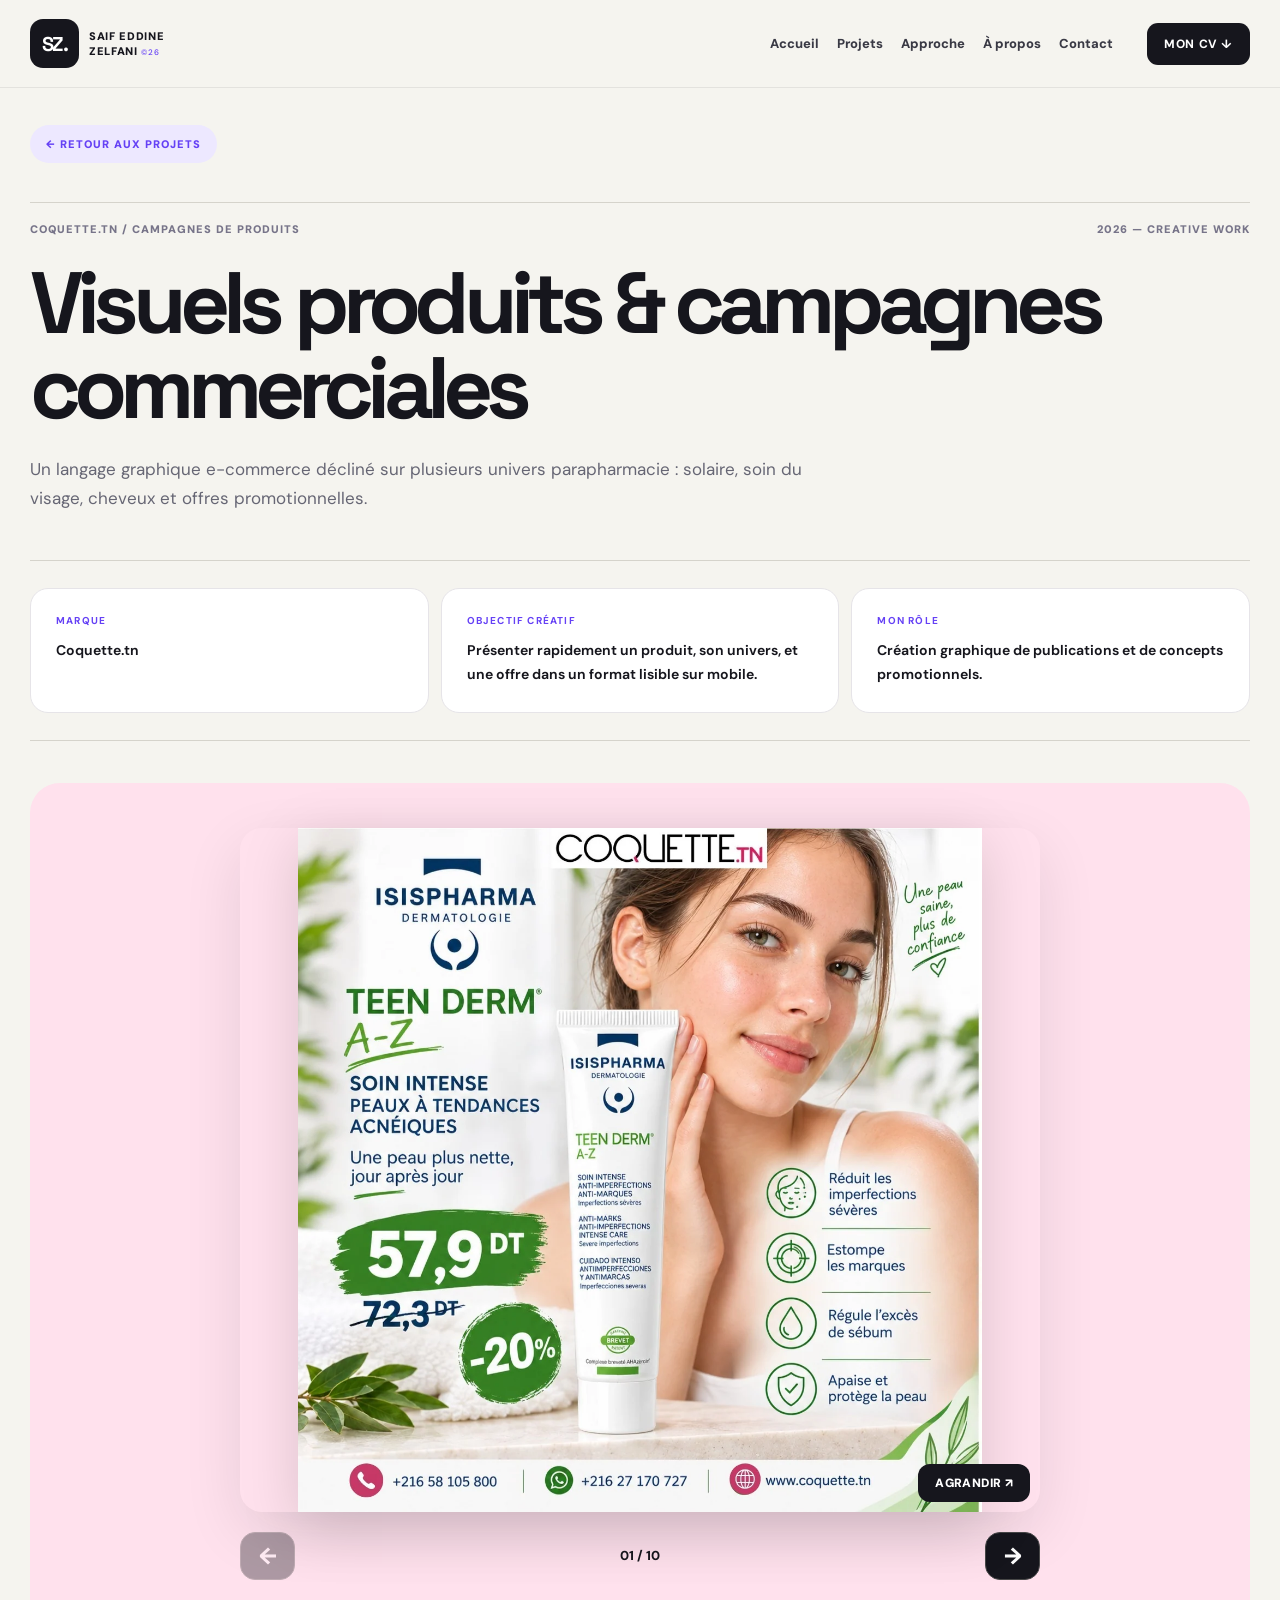
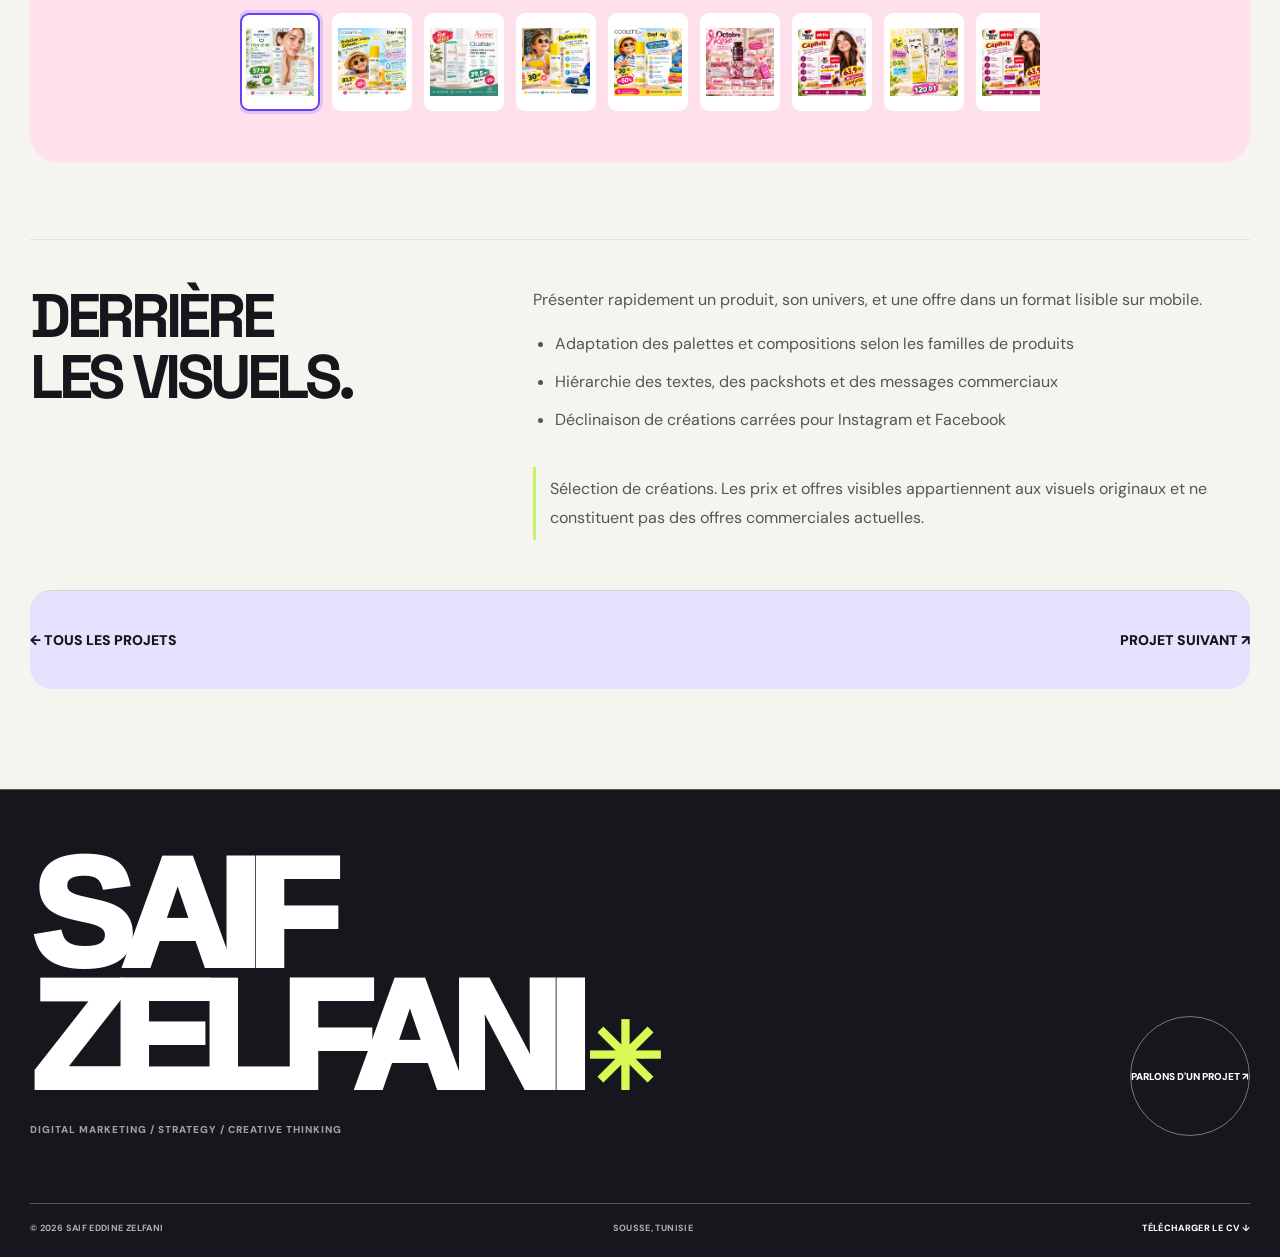
==== commit 52063af5: "Creative Bento Studio - Refonte professionnelle du portfolio" ====
--- a/projets/coquette-campagnes-commerciales/index.html
+++ b/projets/coquette-campagnes-commerciales/index.html
@@ -1,7 +1,9 @@
-<!doctype html><html lang="fr"><head><meta charset="utf-8"><meta name="viewport" content="width=device-width,initial-scale=1"><meta name="theme-color" content="#F7F6F2"><meta name="description" content="Un langage graphique e-commerce décliné sur plusieurs univers parapharmacie : solaire, soin du visage, cheveux et offres promotionnelles."><title>Visuels produits &amp; campagnes commerciales — Saif Eddine Zelfani</title><link rel="icon" href="../../favicon.svg"><link rel="stylesheet" href="../../style.css"><link rel="stylesheet" href="../../creative.css"></head>
-<body><div class="scroll-progress" id="scroll-progress"></div><header class="site-header" id="site-header"><div class="header-inner page-wrap"><a href="../../index.html#accueil" class="brand"><span class="brand-mark">SZ.</span><span class="brand-name">SAIF EDDINE<br>ZELFANI <b>©26</b></span></a><nav class="desktop-nav"><a href="../../index.html#accueil">Accueil</a><a href="../../index.html#apropos">À propos</a><a href="../../index.html#expertise">Expertise</a><a href="../../index.html#projets">Projets</a><a href="../../index.html#parcours">Parcours</a><a href="../../index.html#contact">Contact</a></nav><a class="nav-cv" href="../../documents/Saif_Eddine_Zelfani_CV.pdf" download>MON CV ↓</a><button class="mobile-toggle" id="menu-btn" type="button" aria-label="Ouvrir le menu" aria-expanded="false">☰</button></div></header><div class="mobile-panel" id="mobile-panel" role="dialog" aria-modal="true" aria-label="Menu" hidden><div class="mobile-panel-inner"><div><a class="mobile-link" href="../../index.html#accueil">Accueil ↗</a></div><div><a class="mobile-link" href="../../index.html#apropos">À propos ↗</a></div><div><a class="mobile-link" href="../../index.html#projets">Projets ↗</a></div><div><a class="mobile-link" href="../../index.html#parcours">Parcours ↗</a></div><div><a class="mobile-link" href="../../index.html#contact">Contact ↗</a></div><a class="mobile-cv" href="../../documents/Saif_Eddine_Zelfani_CV.pdf" download>MON CV ↓</a></div></div>
-<main class="campaign-case"><div class="page-wrap"><a class="campaign-back" href="../../index.html#projets">← RETOUR AUX PROJETS</a><div class="campaign-topline"><span>Coquette.tn / Campagnes de produits</span><span>2026 — CREATIVE WORK</span></div><h1 class="campaign-title">Visuels produits &amp; campagnes commerciales</h1><p class="campaign-deck">Un langage graphique e-commerce décliné sur plusieurs univers parapharmacie : solaire, soin du visage, cheveux et offres promotionnelles.</p><div class="campaign-overview"><div><strong>MARQUE</strong><p>Coquette.tn</p></div><div><strong>OBJECTIF CRÉATIF</strong><p>Présenter rapidement un produit, son univers, et une offre dans un format lisible sur mobile.</p></div><div><strong>MON RÔLE</strong><p>Création graphique de publications et de concepts promotionnels.</p></div></div></div>
-<div class="campaign-art" style="--case-bg:#ffe1ed"><div class="campaign-gallery"><div class="campaign-show" tabindex="0" aria-label="Galerie de créations"><img data-campaign-slide src="../../images/creative-work/coquette-campagnes-commerciales/01.webp" alt="Coquette.tn — visuel 1 sur 10"  loading="eager" decoding="async"><img data-campaign-slide src="../../images/creative-work/coquette-campagnes-commerciales/02.webp" alt="Coquette.tn — visuel 2 sur 10" hidden loading="lazy" decoding="async"><img data-campaign-slide src="../../images/creative-work/coquette-campagnes-commerciales/03.webp" alt="Coquette.tn — visuel 3 sur 10" hidden loading="lazy" decoding="async"><img data-campaign-slide src="../../images/creative-work/coquette-campagnes-commerciales/04.webp" alt="Coquette.tn — visuel 4 sur 10" hidden loading="lazy" decoding="async"><img data-campaign-slide src="../../images/creative-work/coquette-campagnes-commerciales/05.webp" alt="Coquette.tn — visuel 5 sur 10" hidden loading="lazy" decoding="async"><img data-campaign-slide src="../../images/creative-work/coquette-campagnes-commerciales/06.webp" alt="Coquette.tn — visuel 6 sur 10" hidden loading="lazy" decoding="async"><img data-campaign-slide src="../../images/creative-work/coquette-campagnes-commerciales/07.webp" alt="Coquette.tn — visuel 7 sur 10" hidden loading="lazy" decoding="async"><img data-campaign-slide src="../../images/creative-work/coquette-campagnes-commerciales/08.webp" alt="Coquette.tn — visuel 8 sur 10" hidden loading="lazy" decoding="async"><img data-campaign-slide src="../../images/creative-work/coquette-campagnes-commerciales/09.webp" alt="Coquette.tn — visuel 9 sur 10" hidden loading="lazy" decoding="async"><img data-campaign-slide src="../../images/creative-work/coquette-campagnes-commerciales/10.webp" alt="Coquette.tn — visuel 10 sur 10" hidden loading="lazy" decoding="async"><button type="button" class="zoom-action" data-zoom>AGRANDIR ↗</button></div><div class="campaign-control"><button type="button" data-campaign-prev aria-label="Visuel précédent">←</button><output data-campaign-count aria-live="polite">01 / 10</output><button type="button" data-campaign-next aria-label="Visuel suivant">→</button></div><div class="campaign-thumbs" aria-label="Miniatures de la galerie"><button type="button" data-campaign-thumb aria-label="Voir le visuel 1" aria-current="true"><img src="../../images/creative-work/coquette-campagnes-commerciales/01.webp" alt="" loading="lazy"></button><button type="button" data-campaign-thumb aria-label="Voir le visuel 2" aria-current="false"><img src="../../images/creative-work/coquette-campagnes-commerciales/02.webp" alt="" loading="lazy"></button><button type="button" data-campaign-thumb aria-label="Voir le visuel 3" aria-current="false"><img src="../../images/creative-work/coquette-campagnes-commerciales/03.webp" alt="" loading="lazy"></button><button type="button" data-campaign-thumb aria-label="Voir le visuel 4" aria-current="false"><img src="../../images/creative-work/coquette-campagnes-commerciales/04.webp" alt="" loading="lazy"></button><button type="button" data-campaign-thumb aria-label="Voir le visuel 5" aria-current="false"><img src="../../images/creative-work/coquette-campagnes-commerciales/05.webp" alt="" loading="lazy"></button><button type="button" data-campaign-thumb aria-label="Voir le visuel 6" aria-current="false"><img src="../../images/creative-work/coquette-campagnes-commerciales/06.webp" alt="" loading="lazy"></button><button type="button" data-campaign-thumb aria-label="Voir le visuel 7" aria-current="false"><img src="../../images/creative-work/coquette-campagnes-commerciales/07.webp" alt="" loading="lazy"></button><button type="button" data-campaign-thumb aria-label="Voir le visuel 8" aria-current="false"><img src="../../images/creative-work/coquette-campagnes-commerciales/08.webp" alt="" loading="lazy"></button><button type="button" data-campaign-thumb aria-label="Voir le visuel 9" aria-current="false"><img src="../../images/creative-work/coquette-campagnes-commerciales/09.webp" alt="" loading="lazy"></button><button type="button" data-campaign-thumb aria-label="Voir le visuel 10" aria-current="false"><img src="../../images/creative-work/coquette-campagnes-commerciales/10.webp" alt="" loading="lazy"></button></div></div></div>
-<div class="page-wrap"><div class="campaign-section"><h2>DERRIÈRE<br>LES VISUELS.</h2><div><p>Présenter rapidement un produit, son univers, et une offre dans un format lisible sur mobile.</p><ul><li>Adaptation des palettes et compositions selon les familles de produits</li><li>Hiérarchie des textes, des packshots et des messages commerciaux</li><li>Déclinaison de créations carrées pour Instagram et Facebook</li></ul><p class="campaign-disclaimer">Sélection de créations. Les prix et offres visibles appartiennent aux visuels originaux et ne constituent pas des offres commerciales actuelles.</p></div></div><div class="campaign-next"><a href="../../index.html#projets">← TOUS LES PROJETS</a><a href="../coquette-contenu-educatif/index.html">PROJET SUIVANT ↗</a></div></div></main>
-<div class="campaign-modal" hidden role="dialog" aria-modal="true" aria-label="Aperçu agrandi de la création"><button class="modal-close" type="button" aria-label="Fermer l’aperçu">×</button><button class="modal-prev" type="button" aria-label="Précédent">‹</button><img data-modal-img src="../../images/creative-work/coquette-campagnes-commerciales/01.webp" alt=""><button class="modal-next" type="button" aria-label="Suivant">›</button><span class="modal-count">1 / 10</span></div>
-<footer class="footer"><div class="page-wrap"><div class="footer-main"><div><a class="footer-brand" href="../../index.html#accueil">SAIF<br>ZELFANI<span>✳</span></a><p>DIGITAL MARKETING / STRATEGY / CREATIVE THINKING</p></div><a class="back-top" href="../../index.html#contact">PARLONS D'UN PROJET ↗</a></div><div class="footer-bottom"><span>© 2026 SAIF EDDINE ZELFANI</span><span>SOUSSE, TUNISIE</span><a href="../../documents/Saif_Eddine_Zelfani_CV.pdf" download>TÉLÉCHARGER LE CV ↓</a></div></div></footer><script src="../../site.js" defer></script><script src="../../creative.js" defer></script></body></html>+<!DOCTYPE html>
+
+<html lang="fr"><head><meta charset="utf-8"/><meta content="width=device-width,initial-scale=1" name="viewport"/><meta content="#F7F6F2" name="theme-color"/><meta content="Un langage graphique e-commerce décliné sur plusieurs univers parapharmacie : solaire, soin du visage, cheveux et offres promotionnelles." name="description"/><title>Visuels produits &amp; campagnes commerciales — Saif Eddine Zelfani</title><link href="../../favicon.svg" rel="icon"/><link href="../../style.css" rel="stylesheet"/><link href="../../creative.css" rel="stylesheet"/><link href="https://fonts.googleapis.com/css2?family=DM+Sans:wght@400;500;600;700;800&amp;family=Space+Grotesk:wght@400;500;600;700&amp;display=swap" rel="stylesheet"/><link href="../../bento.css" rel="stylesheet"/><link href="../../bento-case.css" rel="stylesheet"/></head>
+<body class="bento-case"><div class="scroll-progress" id="scroll-progress"></div><header class="site-header" id="site-header"><div class="header-inner page-wrap"><a class="brand" href="../../index.html#top"><span class="brand-mark">SZ.</span><span class="brand-name">SAIF EDDINE<br/>ZELFANI <b>©26</b></span></a><nav class="desktop-nav"><a href="../../index.html#top">Accueil</a><a href="../../index.html#work">Projets</a><a href="../../index.html#method">Approche</a><a href="../../index.html#about">À propos</a><a href="../../index.html#contact">Contact</a></nav><a class="nav-cv" download="" href="../../documents/Saif_Eddine_Zelfani_CV.pdf">MON CV ↓</a><button aria-expanded="false" aria-label="Ouvrir le menu" class="mobile-toggle" id="menu-btn" type="button">☰</button></div></header><div aria-label="Menu" aria-modal="true" class="mobile-panel" hidden="" id="mobile-panel" role="dialog"><div class="mobile-panel-inner"><div><a class="mobile-link" href="../../index.html#top">Accueil ↗</a></div><div><a class="mobile-link" href="../../index.html#about">À propos ↗</a></div><div><a class="mobile-link" href="../../index.html#work">Projets ↗</a></div><div><a class="mobile-link" href="../../index.html#about">À propos ↗</a></div><div><a class="mobile-link" href="../../index.html#contact">Contact ↗</a></div><a class="mobile-cv" download="" href="../../documents/Saif_Eddine_Zelfani_CV.pdf">MON CV ↓</a></div></div>
+<main class="campaign-case"><div class="page-wrap"><a class="campaign-back" href="../../index.html#work">← RETOUR AUX PROJETS</a><div class="campaign-topline"><span>Coquette.tn / Campagnes de produits</span><span>2026 — CREATIVE WORK</span></div><h1 class="campaign-title">Visuels produits &amp; campagnes commerciales</h1><p class="campaign-deck">Un langage graphique e-commerce décliné sur plusieurs univers parapharmacie : solaire, soin du visage, cheveux et offres promotionnelles.</p><div class="campaign-overview"><div><strong>MARQUE</strong><p>Coquette.tn</p></div><div><strong>OBJECTIF CRÉATIF</strong><p>Présenter rapidement un produit, son univers, et une offre dans un format lisible sur mobile.</p></div><div><strong>MON RÔLE</strong><p>Création graphique de publications et de concepts promotionnels.</p></div></div></div>
+<div class="campaign-art" style="--case-bg:#ffe1ed"><div class="campaign-gallery"><div aria-label="Galerie de créations" class="campaign-show" tabindex="0"><img alt="Coquette.tn — visuel 1 sur 10" data-campaign-slide="" decoding="async" loading="eager" src="../../images/creative-work/coquette-campagnes-commerciales/01.webp"/><img alt="Coquette.tn — visuel 2 sur 10" data-campaign-slide="" decoding="async" hidden="" loading="lazy" src="../../images/creative-work/coquette-campagnes-commerciales/02.webp"/><img alt="Coquette.tn — visuel 3 sur 10" data-campaign-slide="" decoding="async" hidden="" loading="lazy" src="../../images/creative-work/coquette-campagnes-commerciales/03.webp"/><img alt="Coquette.tn — visuel 4 sur 10" data-campaign-slide="" decoding="async" hidden="" loading="lazy" src="../../images/creative-work/coquette-campagnes-commerciales/04.webp"/><img alt="Coquette.tn — visuel 5 sur 10" data-campaign-slide="" decoding="async" hidden="" loading="lazy" src="../../images/creative-work/coquette-campagnes-commerciales/05.webp"/><img alt="Coquette.tn — visuel 6 sur 10" data-campaign-slide="" decoding="async" hidden="" loading="lazy" src="../../images/creative-work/coquette-campagnes-commerciales/06.webp"/><img alt="Coquette.tn — visuel 7 sur 10" data-campaign-slide="" decoding="async" hidden="" loading="lazy" src="../../images/creative-work/coquette-campagnes-commerciales/07.webp"/><img alt="Coquette.tn — visuel 8 sur 10" data-campaign-slide="" decoding="async" hidden="" loading="lazy" src="../../images/creative-work/coquette-campagnes-commerciales/08.webp"/><img alt="Coquette.tn — visuel 9 sur 10" data-campaign-slide="" decoding="async" hidden="" loading="lazy" src="../../images/creative-work/coquette-campagnes-commerciales/09.webp"/><img alt="Coquette.tn — visuel 10 sur 10" data-campaign-slide="" decoding="async" hidden="" loading="lazy" src="../../images/creative-work/coquette-campagnes-commerciales/10.webp"/><button class="zoom-action" data-zoom="" type="button">AGRANDIR ↗</button></div><div class="campaign-control"><button aria-label="Visuel précédent" data-campaign-prev="" type="button">←</button><output aria-live="polite" data-campaign-count="">01 / 10</output><button aria-label="Visuel suivant" data-campaign-next="" type="button">→</button></div><div aria-label="Miniatures de la galerie" class="campaign-thumbs"><button aria-current="true" aria-label="Voir le visuel 1" data-campaign-thumb="" type="button"><img alt="" loading="lazy" src="../../images/creative-work/coquette-campagnes-commerciales/01.webp"/></button><button aria-current="false" aria-label="Voir le visuel 2" data-campaign-thumb="" type="button"><img alt="" loading="lazy" src="../../images/creative-work/coquette-campagnes-commerciales/02.webp"/></button><button aria-current="false" aria-label="Voir le visuel 3" data-campaign-thumb="" type="button"><img alt="" loading="lazy" src="../../images/creative-work/coquette-campagnes-commerciales/03.webp"/></button><button aria-current="false" aria-label="Voir le visuel 4" data-campaign-thumb="" type="button"><img alt="" loading="lazy" src="../../images/creative-work/coquette-campagnes-commerciales/04.webp"/></button><button aria-current="false" aria-label="Voir le visuel 5" data-campaign-thumb="" type="button"><img alt="" loading="lazy" src="../../images/creative-work/coquette-campagnes-commerciales/05.webp"/></button><button aria-current="false" aria-label="Voir le visuel 6" data-campaign-thumb="" type="button"><img alt="" loading="lazy" src="../../images/creative-work/coquette-campagnes-commerciales/06.webp"/></button><button aria-current="false" aria-label="Voir le visuel 7" data-campaign-thumb="" type="button"><img alt="" loading="lazy" src="../../images/creative-work/coquette-campagnes-commerciales/07.webp"/></button><button aria-current="false" aria-label="Voir le visuel 8" data-campaign-thumb="" type="button"><img alt="" loading="lazy" src="../../images/creative-work/coquette-campagnes-commerciales/08.webp"/></button><button aria-current="false" aria-label="Voir le visuel 9" data-campaign-thumb="" type="button"><img alt="" loading="lazy" src="../../images/creative-work/coquette-campagnes-commerciales/09.webp"/></button><button aria-current="false" aria-label="Voir le visuel 10" data-campaign-thumb="" type="button"><img alt="" loading="lazy" src="../../images/creative-work/coquette-campagnes-commerciales/10.webp"/></button></div></div></div>
+<div class="page-wrap"><div class="campaign-section"><h2>DERRIÈRE<br/>LES VISUELS.</h2><div><p>Présenter rapidement un produit, son univers, et une offre dans un format lisible sur mobile.</p><ul><li>Adaptation des palettes et compositions selon les familles de produits</li><li>Hiérarchie des textes, des packshots et des messages commerciaux</li><li>Déclinaison de créations carrées pour Instagram et Facebook</li></ul><p class="campaign-disclaimer">Sélection de créations. Les prix et offres visibles appartiennent aux visuels originaux et ne constituent pas des offres commerciales actuelles.</p></div></div><div class="campaign-next"><a href="../../index.html#work">← TOUS LES PROJETS</a><a href="../coquette-contenu-educatif/index.html">PROJET SUIVANT ↗</a></div></div></main>
+<div aria-label="Aperçu agrandi de la création" aria-modal="true" class="campaign-modal" hidden="" role="dialog"><button aria-label="Fermer l’aperçu" class="modal-close" type="button">×</button><button aria-label="Précédent" class="modal-prev" type="button">‹</button><img alt="" data-modal-img="" src="../../images/creative-work/coquette-campagnes-commerciales/01.webp"/><button aria-label="Suivant" class="modal-next" type="button">›</button><span class="modal-count">1 / 10</span></div>
+<footer class="footer"><div class="page-wrap"><div class="footer-main"><div><a class="footer-brand" href="../../index.html#top">SAIF<br/>ZELFANI<span>✳</span></a><p>DIGITAL MARKETING / STRATEGY / CREATIVE THINKING</p></div><a class="back-top" href="../../index.html#contact">PARLONS D'UN PROJET ↗</a></div><div class="footer-bottom"><span>© 2026 SAIF EDDINE ZELFANI</span><span>SOUSSE, TUNISIE</span><a download="" href="../../documents/Saif_Eddine_Zelfani_CV.pdf">TÉLÉCHARGER LE CV ↓</a></div></div></footer><script defer="" src="../../site.js"></script><script defer="" src="../../creative.js"></script></body></html>
--- a/bento.css
+++ b/bento.css
@@ -0,0 +1,28 @@
+/* SAIF ZELFANI — CREATIVE BENTO STUDIO / 2026
+   Standalone homepage design. Case-study styles are scoped under .bento-case. */
+:root{--bn-ink:#16161d;--bn-muted:#686879;--bn-paper:#f5f4ef;--bn-white:#fff;--bn-violet:#6541f5;--bn-cream:#ece9ff;--bn-lime:#d9fa54;--bn-peach:#ffdcc6;--bn-mint:#d1f5dc;--bn-radius:25px;--bn-display:'Space Grotesk','Arial Black',sans-serif;--bn-body:'DM Sans',Arial,sans-serif}
+*{box-sizing:border-box}html{scroll-behavior:smooth;scroll-padding-top:110px}body.bento-home{margin:0;background:var(--bn-paper);color:var(--bn-ink);font:400 16px/1.55 var(--bn-body);-webkit-font-smoothing:antialiased}body.bento-home a{color:inherit;text-decoration:none}body.bento-home button,body.bento-home select{font:inherit}body.bento-home button{cursor:pointer}body.bento-home img{max-width:100%;display:block}body.bento-home :focus-visible{outline:3px solid var(--bn-violet);outline-offset:4px}body.bento-home ::selection{background:var(--bn-lime);color:var(--bn-ink)}.bn-shell{width:min(1376px,calc(100% - 80px));margin:0 auto}.bn-card{border-radius:var(--bn-radius);overflow:hidden;position:relative}.bn-section{padding-top:116px}.bn-skip{position:fixed;left:16px;top:-100px;background:white;color:black;padding:14px;z-index:400}.bn-skip:focus{top:18px}.bn-progress{height:3px;position:fixed;top:0;left:0;z-index:200;width:100%;transform:scaleX(0);transform-origin:left;background:var(--bn-violet)}
+/* Header */
+.bn-header{position:sticky;top:0;z-index:120;background:rgba(245,244,239,.91);backdrop-filter:blur(18px);-webkit-backdrop-filter:blur(18px);border-bottom:1px solid rgba(23,23,31,.08);transition:box-shadow .25s}.bn-header.is-stuck{box-shadow:0 14px 36px #15151b0a}.bn-nav-row{height:91px;display:flex;align-items:center;justify-content:space-between;gap:24px}.bn-logo{display:flex;align-items:center;gap:13px;flex-shrink:0}.bn-logo-mark{width:48px;height:48px;background:var(--bn-ink);color:white;border-radius:15px;display:flex;align-items:center;justify-content:center;font:700 21px var(--bn-display);letter-spacing:-.1em;gap:1px}.bn-logo-mark span{color:var(--bn-lime);font-size:15px;letter-spacing:0;transform:translateY(-8px)}.bn-logo-name{font-size:11px;font-weight:900;line-height:1.2;letter-spacing:.08em}.bn-logo-name small{font-size:9px;color:var(--bn-muted);letter-spacing:.07em}.bn-nav-links{display:flex;align-items:center;gap:34px}.bn-nav-links a{font-size:13px;font-weight:700;transition:color .2s;position:relative}.bn-nav-links a:hover{color:var(--bn-violet)}.bn-nav-links a:after{content:'';position:absolute;height:2px;background:var(--bn-violet);bottom:-9px;left:0;right:100%;transition:right .25s}.bn-nav-links a:hover:after{right:0}.bn-nav-actions{display:flex;gap:12px;align-items:center}.bn-cv{background:var(--bn-ink);color:white!important;border-radius:12px;display:flex;align-items:center;gap:24px;padding:15px 18px;font-size:11px;font-weight:900;letter-spacing:.04em;transition:background .2s,transform .2s}.bn-cv:hover{background:var(--bn-violet);transform:translateY(-2px)}.bn-cv span{font-size:20px;line-height:1}.bn-menu-button{display:none;width:44px;height:44px;border:0;background:var(--bn-ink);border-radius:13px;align-items:center;flex-direction:column;justify-content:center;gap:6px}.bn-menu-button span{display:block;width:20px;height:2px;background:#fff;transition:transform .2s}.bn-menu-button[aria-expanded=true] span:first-child{transform:translateY(4px) rotate(45deg)}.bn-menu-button[aria-expanded=true] span:last-child{transform:translateY(-4px) rotate(-45deg)}.bn-mobile-menu[hidden]{display:none!important}.bn-mobile-menu{position:fixed;z-index:115;inset:91px 0 0;background:#17171e;color:#fff;padding:24px max(26px,5vw) 50px;overflow:auto}.bn-mobile-menu a{color:white!important;display:flex;justify-content:space-between;padding:18px 0;border-bottom:1px solid #ffffff32;font:700 clamp(22px,7vw,45px) var(--bn-display)}.bn-mobile-menu a:last-child{font-size:17px;color:var(--bn-lime)!important}
+/* Hero */
+.bn-hero{padding-top:25px}.bn-overline{display:flex;align-items:center;justify-content:space-between;padding:15px 2px 19px;font-size:10px;font-weight:900;letter-spacing:.19em}.bn-overline>span:first-child{display:flex;align-items:center;gap:12px}.bn-pulse{width:8px;height:8px;border-radius:50%;background:var(--bn-violet);box-shadow:0 0 0 6px #6541f51d}.bn-overline>span:last-child{color:#8c8b92}.bn-hero-grid{display:grid;grid-template-columns:minmax(0,1.27fr) minmax(0,.73fr);gap:14px;min-height:644px}.bn-hero-major{background:var(--bn-ink);color:white;min-height:644px;display:flex;flex-direction:column;padding:39px 44px 34px;isolation:isolate}.bn-hero-major:before{content:'';pointer-events:none;position:absolute;right:-140px;top:35px;width:390px;height:390px;border:1px solid #ffffff10;border-radius:50%;box-shadow:0 0 0 55px #ffffff05,0 0 0 110px #ffffff03}.bn-hero-major-top{display:flex;align-items:flex-start;justify-content:space-between}.bn-chip{font-size:10px;font-weight:900;letter-spacing:.13em;padding:10px 13px;border-radius:100px;display:inline-flex;line-height:1}.bn-chip-dark{border:1px solid #696978;color:#dad9df}.bn-asterisk{font-size:61px;color:var(--bn-lime);line-height:.7;animation:bn-spin 22s linear infinite}.bn-hero-major h1{position:relative;font:700 clamp(62px,7.2vw,126px)/.91 var(--bn-display);letter-spacing:-.09em;max-width:900px;margin:61px 0 29px;text-transform:uppercase}.bn-hero-major h1 span{color:var(--bn-lime)}.bn-hero-major h1 em{font-style:normal;color:#ddd3ff;position:relative}.bn-hero-major>p{font-size:15px;line-height:1.75;color:#bfc0c9;max-width:460px;margin:0}.bn-hero-major p strong{color:white;font-weight:800}.bn-hero-cta{display:flex;align-items:center;gap:12px;margin-top:26px;flex-wrap:wrap}.bn-button{border-radius:13px;display:inline-flex;align-items:center;justify-content:space-between;gap:35px;font-weight:900;font-size:11px;letter-spacing:.07em;padding:17px 20px;transition:transform .22s,box-shadow .22s}.bn-button:hover,.bn-round-outline:hover{transform:translateY(-3px)}.bn-button-lime{background:var(--bn-lime);color:var(--bn-ink)!important}.bn-button span{font-size:19px}.bn-round-outline{width:52px;height:52px;border:1px solid #5e5e6c;border-radius:13px;display:flex;align-items:center;justify-content:center;font-size:22px;color:white!important;transition:transform .22s}.bn-hero-index{font:700 10px var(--bn-body);letter-spacing:.14em;color:#a8a8b0;position:absolute;bottom:33px;right:40px}.bn-hero-side{display:grid;grid-template-rows:minmax(0,1fr) 187px;gap:14px;min-width:0}.bn-hero-feature{background:#f9d7d5;min-height:0;display:flex;align-items:center;justify-content:center}.bn-hero-feature img{position:absolute;top:55px;bottom:15px;width:79%;height:calc(100% - 126px);object-fit:contain;filter:drop-shadow(0 14px 16px #4c17252a);transition:transform .6s ease}.bn-hero-feature:hover img{transform:scale(1.045) rotate(-2deg)}.bn-feature-label{position:absolute;top:20px;left:22px;right:22px;display:flex;align-items:center;justify-content:space-between;font:800 11px var(--bn-body);letter-spacing:.12em;z-index:2}.bn-float-arrow{width:36px;height:36px;border-radius:50%;background:var(--bn-ink);color:white;display:grid;place-items:center;font-size:20px;letter-spacing:0}.bn-feature-footer{position:absolute;bottom:21px;left:23px;right:23px;display:flex;align-items:end;justify-content:space-between;z-index:2}.bn-feature-footer strong{font:800 28px/.96 var(--bn-display);letter-spacing:-.055em}.bn-feature-footer small{font-size:10px;font-weight:800;letter-spacing:.08em}.bn-side-mini-row{display:grid;grid-template-columns:1fr 1fr;gap:14px;min-width:0}.bn-mini-project{background:#e4d9ff;display:flex;align-items:center;justify-content:center;min-width:0}.bn-mini-project img{width:74%;height:80%;object-fit:contain;transform:rotate(-7deg);box-shadow:0 12px 35px #2c104c24;transition:transform .4s}.bn-mini-project:hover img{transform:rotate(0deg) scale(1.04)}.bn-mini-project>span{position:absolute;left:14px;bottom:12px;right:14px;background:#ffffffdf;backdrop-filter:blur(6px);display:flex;justify-content:space-between;padding:8px 11px;border-radius:9px;font-size:10px;font-weight:900;letter-spacing:.1em}.bn-mini-info{background:var(--bn-lime);padding:18px 19px;display:flex;flex-direction:column;justify-content:space-between}.bn-mini-info>span{display:flex;justify-content:space-between;font-size:10px;font-weight:900;letter-spacing:.08em}.bn-mini-info i{font-style:normal;font-size:22px;line-height:.7}.bn-mini-info>strong{font:800 clamp(22px,2.4vw,33px)/.97 var(--bn-display);letter-spacing:-.07em}.bn-mini-info>small{font-size:9px;font-weight:900;letter-spacing:.1em}.bn-hero-bottom{display:flex;align-items:center;justify-content:space-between;border-bottom:1px solid #16161d24;padding:26px 2px 19px;gap:18px}.bn-ticker{display:flex;align-items:center;flex-wrap:wrap;gap:16px;font-size:10px;font-weight:900;letter-spacing:.11em}.bn-ticker b{color:var(--bn-violet);font-size:16px}.bn-hero-bottom>a{white-space:nowrap;font-size:10px;font-weight:800;letter-spacing:.1em}
+/* Section headers */
+.bn-section-head{display:flex;justify-content:space-between;align-items:end;gap:35px;margin-bottom:37px}.bn-eyebrow{font-size:11px;letter-spacing:.13em;font-weight:900;display:block}.bn-eyebrow b{color:var(--bn-violet)}.bn-section-head h2{font:700 clamp(60px,8vw,124px)/.88 var(--bn-display);letter-spacing:-.09em;margin:24px 0 0}.bn-section-head h2 em{font-style:normal;color:var(--bn-violet)}.bn-head-side{max-width:345px;padding-bottom:8px}.bn-head-side p{font-size:15px;line-height:1.8;color:var(--bn-muted);margin:0 0 22px}.bn-text-link{border-bottom:1px solid currentColor;padding-bottom:7px;font-size:11px;font-weight:900;letter-spacing:.12em;display:inline-flex;gap:34px}.bn-text-link span{font-size:19px;line-height:.7}
+/* Featured masonry */
+.bn-feature-grid{display:grid;grid-template-columns:repeat(12,minmax(0,1fr));grid-auto-rows:226px;gap:14px}.bn-work-tile{background:#fff;border-radius:22px;overflow:hidden;min-width:0;position:relative;transition:transform .35s,box-shadow .35s;box-shadow:0 8px 22px #19192408}.bn-work-tile:hover{transform:translateY(-5px);box-shadow:0 24px 52px #1818221c}.bn-work-tile>a{display:flex;flex-direction:column;height:100%;min-width:0}.bn-feature-1{grid-column:span 7;grid-row:span 2}.bn-feature-2{grid-column:span 5;grid-row:span 1}.bn-feature-3{grid-column:span 3;grid-row:span 1}.bn-feature-4{grid-column:span 2;grid-row:span 1}.bn-work-art{position:relative;flex:1;min-height:0;overflow:hidden;background:#ece8e9;display:flex;justify-content:center;align-items:center}.bn-feature-1 .bn-work-art{background:#f6cddc}.bn-feature-2 .bn-work-art{background:#ded5fb}.bn-feature-3 .bn-work-art{background:#fce7ca}.bn-feature-4 .bn-work-art{background:#e1e7de}.bn-work-art img{width:100%;height:100%;object-fit:contain;transition:transform .5s}.bn-work-tile:hover .bn-work-art img{transform:scale(1.045)}.bn-tile-arrow{position:absolute;top:14px;right:14px;background:#fff;border-radius:50%;width:35px;height:35px;display:grid;place-items:center;font:800 23px var(--bn-display);box-shadow:0 5px 20px #0f0f1540}.bn-work-caption{display:flex;align-items:flex-end;justify-content:space-between;gap:12px;padding:18px 20px 20px;background:white;min-height:112px}.bn-meta{font-size:10px;text-transform:uppercase;color:#6d6d75;font-weight:800;letter-spacing:.07em}.bn-meta .bn-dot{color:var(--bn-violet);padding:0 4px}.bn-work-caption h3{font:700 clamp(17px,1.6vw,25px)/1.08 var(--bn-display);letter-spacing:-.045em;max-width:460px;margin:8px 0 0}.bn-tile-index{font-size:11px;font-weight:900;align-self:flex-end;color:#9d9dab}.bn-feature-3 .bn-work-caption,.bn-feature-4 .bn-work-caption{min-height:105px}.bn-feature-3 .bn-work-caption h3,.bn-feature-4 .bn-work-caption h3{font-size:17px}.bn-feature-4 .bn-work-caption{padding:13px 15px}.bn-feature-4 .bn-work-caption .bn-meta{font-size:9px}
+/* Method */
+.bn-method-grid{display:grid;grid-template-columns:.95fr 1.05fr;gap:14px}.bn-method-lead{background:var(--bn-ink);min-height:559px;color:white;padding:38px 40px}.bn-method-lead .bn-eyebrow{color:#d8d7dd}.bn-method-lead h2{font:800 clamp(41px,4.4vw,69px)/.97 var(--bn-display);letter-spacing:-.075em;margin:43px 0 23px;position:relative;z-index:1}.bn-method-lead h2 em{font-style:normal;color:var(--bn-lime)}.bn-method-lead>p{max-width:400px;font-size:15px;color:#aeb0bc;line-height:1.8}.bn-method-symbol{position:absolute;right:-48px;bottom:-105px;color:#a085ff12;font-size:420px;line-height:1}.bn-method-cells{display:grid;grid-template-columns:1fr 1fr;grid-template-rows:1fr 1fr;gap:14px}.bn-method-cell{padding:22px 25px;display:flex;flex-direction:column;min-height:258px}.bn-method-cell>span:first-child{font-size:10px;font-weight:900;letter-spacing:.11em}.bn-method-icon{font:600 42px var(--bn-display);margin-top:auto;line-height:.8}.bn-method-cell h3{font:800 27px var(--bn-display);letter-spacing:-.06em;margin:22px 0 6px}.bn-method-cell p{font-size:13px;line-height:1.5;margin:0;max-width:255px}.bn-method-purple{background:var(--bn-violet);color:white}.bn-method-cream{background:#eee9ff}.bn-method-mint{background:#c9ebd8}.bn-method-peach{background:#ffd9bf}
+/* Archive */
+.bn-work{padding-bottom:10px}.bn-archive-mark{font-size:10px;font-weight:900;letter-spacing:.12em;background:#fff;border:1px solid #dcdbe0;border-radius:40px;padding:10px 15px}.bn-filters{display:flex;justify-content:space-between;align-items:center;gap:12px;margin-bottom:24px}.bn-filter-group{display:flex;align-items:center;gap:7px;flex-wrap:wrap}.bn-filter-group button{border:1px solid #dddce0;background:#fff;border-radius:99px;padding:11px 15px;font-size:12px;font-weight:800;transition:color .2s,background .2s}.bn-filter-group button:hover,.bn-filter-group button.is-active{background:var(--bn-ink);border-color:var(--bn-ink);color:#fff}.bn-filter-group button span{color:var(--bn-lime);margin-left:8px}.bn-brand-control{display:flex;align-items:center;gap:9px;font-size:10px;font-weight:900;letter-spacing:.1em;white-space:nowrap}.bn-brand-control select{border:1px solid #dedde0;border-radius:99px;padding:10px 24px 10px 12px;background:#fff;font-size:12px;max-width:184px;cursor:pointer}.bn-project-grid{display:grid;grid-template-columns:repeat(4,minmax(0,1fr));gap:14px;align-items:stretch}.bn-project-grid .bn-work-tile{min-height:341px}.bn-project-grid .bn-work-art{height:245px;flex:initial}.bn-project-grid .bn-work-caption{flex:1;min-height:115px}.bn-project-grid .bn-work-caption h3{font-size:19px}.bn-project-grid .bn-work-tile[hidden]{display:none!important}.bn-project-grid .bn-var-1 .bn-work-art{background:#f2cddf}.bn-project-grid .bn-var-2 .bn-work-art{background:#e1d5ff}.bn-project-grid .bn-var-3 .bn-work-art{background:#ffe0c9}.bn-project-grid .bn-var-4 .bn-work-art{background:#dcead9}.bn-project-count{font-size:11px;font-weight:900;letter-spacing:.1em;text-align:right;color:#787886;margin:19px 0 0}.bn-empty{background:#fff;padding:34px;border-radius:20px;text-align:center}.bn-empty button{border:0;background:transparent;text-decoration:underline;font-weight:800;color:var(--bn-violet)}.bn-abstract-art{display:flex;flex-direction:column;justify-content:space-around;align-items:flex-start;width:100%;height:100%;padding:18px;background:#d6f58b}.bn-abstract-art>span{font-size:10px;font-weight:900;letter-spacing:.12em}.bn-abstract-art>b{font:800 40px/.9 var(--bn-display);letter-spacing:-.08em}.bn-abstract-art>i{align-self:flex-end;font-size:31px}
+/* About */
+.bn-about-grid{display:grid;grid-template-columns:4fr 8fr;gap:14px}.bn-about-photo{background:#eee8e0;min-height:545px}.bn-about-photo img{width:100%;height:100%;object-fit:cover;object-position:center top;image-rendering:auto}.bn-photo-label{position:absolute;bottom:20px;left:20px;right:20px;background:white;border-radius:14px;padding:15px 18px;display:flex;justify-content:space-between;font:900 12px var(--bn-body);letter-spacing:.06em}.bn-photo-label span{font-size:20px}.bn-about-main{background:#e2dcff;padding:40px 48px 36px;display:flex;flex-direction:column}.bn-about-main h2{font:800 clamp(52px,5.8vw,91px)/.92 var(--bn-display);letter-spacing:-.085em;margin:33px 0 16px}.bn-about-main h2 em{font-style:normal;color:var(--bn-violet)}.bn-about-main>p{font-size:15px;line-height:1.75;max-width:610px;margin:0 0 24px}.bn-skills{display:flex;gap:8px;flex-wrap:wrap;max-width:620px}.bn-skills span{border:1px solid #8b7eb955;border-radius:20px;padding:8px 13px;background:#ffffff4f;font-size:11px;font-weight:800}.bn-inline-link{margin-top:auto;padding-top:22px;border-bottom:1px solid var(--bn-ink);align-self:flex-start;display:flex;gap:70px;font-size:11px;font-weight:900;letter-spacing:.1em}.bn-inline-link b{font-size:23px;line-height:.8}
+/* Contact and footer */
+.bn-contact{padding-bottom:113px}.bn-contact-card{min-height:480px;background:var(--bn-violet);padding:34px 42px;color:white;overflow:hidden;isolation:isolate}.bn-contact-top{display:flex;justify-content:space-between;gap:20px;font:800 11px var(--bn-body);letter-spacing:.13em}.bn-contact-card h2{font:800 clamp(65px,9.4vw,145px)/.88 var(--bn-display);letter-spacing:-.09em;margin:55px 0 18px;position:relative;z-index:2}.bn-contact-card h2 em{font-style:normal;color:var(--bn-lime)}.bn-contact-bottom{display:flex;justify-content:space-between;align-items:flex-end;gap:30px;position:relative;z-index:2}.bn-contact-bottom p{max-width:360px;line-height:1.6;font-size:15px}.bn-contact-button{border-radius:15px;background:var(--bn-lime);color:var(--bn-ink)!important;padding:17px 21px;font-size:12px;font-weight:900;display:inline-flex;justify-content:space-between;gap:45px;align-items:center;transition:transform .2s}.bn-contact-button:hover{transform:translateY(-3px)}.bn-contact-button span{font-size:24px}.bn-contact-graphic{position:absolute;right:-44px;top:-140px;font-size:480px;color:#ffffff0a;z-index:-1;line-height:1}.bn-footer{background:var(--bn-ink);color:white;padding:71px 0 22px}.bn-footer-main{display:grid;grid-template-columns:2fr 1fr 1fr;gap:40px;padding-bottom:69px}.bn-footer-logo{font:800 70px/.92 var(--bn-display);letter-spacing:-.09em}.bn-footer-logo span{color:var(--bn-lime);font-size:38px;vertical-align:top;margin-left:2px}.bn-footer-main>div{display:flex;flex-direction:column;gap:10px}.bn-footer-main>div span{font-size:10px;font-weight:900;letter-spacing:.14em;color:#9494a3;margin-bottom:13px}.bn-footer-main>div a{font-size:14px;color:#ededf2}.bn-footer-bottom{display:flex;align-items:center;justify-content:space-between;gap:12px;padding-top:20px;border-top:1px solid #ffffff2c;color:#a9a9b6;font:800 10px var(--bn-body);letter-spacing:.08em}
+/* Scroll appearance */
+@keyframes bn-spin{to{transform:rotate(360deg)}}.bn-reveal{opacity:0;transform:translateY(20px);transition:opacity .7s ease,transform .7s ease}.bn-reveal.is-visible{opacity:1;transform:translateY(0)}
+/* Tablet */
+@media(max-width:1120px){.bn-shell{width:min(100% - 44px,1376px)}.bn-nav-links{gap:17px}.bn-hero-major{padding:33px}.bn-hero-major h1{font-size:clamp(59px,7vw,90px)}.bn-hero-grid{grid-template-columns:1.1fr .9fr}.bn-project-grid{grid-template-columns:repeat(3,minmax(0,1fr))}.bn-feature-grid{grid-auto-rows:220px}.bn-method-lead h2{font-size:clamp(42px,5vw,61px)}.bn-hero-major h1{margin-top:68px}}
+@media(max-width:820px){.bn-nav-row{height:75px}.bn-nav-links{display:none}.bn-menu-button{display:flex}.bn-mobile-menu{top:75px}.bn-shell{width:calc(100% - 34px)}.bn-hero-grid{grid-template-columns:1fr;min-height:auto}.bn-hero-major{min-height:568px}.bn-hero-side{grid-template-columns:1.25fr 1fr;grid-template-rows:256px}.bn-hero-feature img{top:49px;height:calc(100% - 92px)}.bn-feature-footer strong{font-size:23px}.bn-side-mini-row{grid-template-columns:1fr;grid-template-rows:1fr 1fr;gap:10px}.bn-mini-project img{width:51%;height:85%;transform:rotate(-7deg)}.bn-mini-info{padding:11px 15px}.bn-mini-info strong{font-size:19px}.bn-mini-info small{display:none}.bn-section{padding-top:82px}.bn-feature-grid{grid-auto-rows:220px}.bn-feature-1{grid-column:span 7}.bn-feature-2{grid-column:span 5}.bn-feature-3{grid-column:span 6}.bn-feature-4{grid-column:span 6}.bn-method-grid{grid-template-columns:1fr}.bn-method-lead{min-height:420px}.bn-method-lead h2{font-size:clamp(45px,8vw,70px)}.bn-method-cells{grid-template-columns:repeat(2,1fr);grid-auto-rows:215px}.bn-method-cell{min-height:215px}.bn-project-grid{grid-template-columns:repeat(2,minmax(0,1fr))}.bn-filters{flex-wrap:wrap}.bn-about-grid{grid-template-columns:1fr 1.3fr}.bn-about-photo{min-height:480px}.bn-about-main{padding:27px}.bn-about-main h2{font-size:clamp(42px,6vw,70px)}.bn-footer-logo{font-size:55px}}
+@media(max-width:590px){html{scroll-padding-top:80px}.bn-shell{width:calc(100% - 28px)}.bn-nav-row{height:69px}.bn-mobile-menu{top:69px}.bn-logo-name{font-size:10px}.bn-logo-mark{width:42px;height:42px}.bn-cv{padding:12px;font-size:10px;gap:6px}.bn-cv span{font-size:16px}.bn-overline{font-size:9px;letter-spacing:.05em;gap:10px}.bn-overline>span:last-child{display:none}.bn-hero-major{min-height:545px;padding:28px 24px}.bn-hero-major h1{font-size:clamp(53px,11.7vw,82px);margin-top:69px;margin-bottom:29px;letter-spacing:-.082em}.bn-hero-major>p{font-size:13px;max-width:360px}.bn-hero-index{display:none}.bn-chip{font-size:8px}.bn-asterisk{font-size:47px}.bn-hero-cta{margin-top:21px}.bn-button{font-size:10px;padding:14px;gap:20px}.bn-round-outline{width:47px;height:47px}.bn-hero-side{display:grid;grid-template-columns:1fr 1fr;grid-template-rows:280px;gap:10px}.bn-hero-feature{grid-column:1/2}.bn-feature-label{top:11px;left:10px;right:10px;font-size:8px}.bn-float-arrow{width:25px;height:25px;font-size:14px}.bn-hero-feature img{top:41px;width:93%;height:calc(100% - 100px)}.bn-feature-footer{left:11px;bottom:12px;right:11px}.bn-feature-footer strong{font-size:17px}.bn-feature-footer small{display:none}.bn-side-mini-row{grid-column:2/3;grid-template-rows:1fr 1fr}.bn-mini-project>span{font-size:8px}.bn-mini-info strong{font-size:20px}.bn-hero-bottom{padding:16px 0}.bn-ticker{font-size:9px;gap:7px}.bn-ticker span:nth-of-type(n+3),.bn-ticker b:nth-of-type(n+3){display:none}.bn-hero-bottom>a{font-size:9px}.bn-section{padding-top:77px}.bn-section-head{display:block;margin-bottom:25px}.bn-section-head h2{font-size:clamp(50px,13vw,85px);margin-top:20px}.bn-head-side{margin-top:17px;max-width:100%}.bn-head-side p{font-size:13px;margin-bottom:13px}.bn-feature-grid{display:grid;grid-template-columns:1fr 1fr;grid-auto-rows:210px;gap:10px}.bn-feature-1{grid-column:1/-1;grid-row:span 2}.bn-feature-2{grid-column:1/-1;grid-row:span 1}.bn-feature-3{grid-column:span 1;grid-row:span 1}.bn-feature-4{grid-column:span 1;grid-row:span 1}.bn-work-caption{min-height:105px;padding:13px 14px 16px}.bn-work-caption h3{font-size:18px}.bn-feature-3 .bn-work-caption h3,.bn-feature-4 .bn-work-caption h3{font-size:15px}.bn-feature-3 .bn-work-caption,.bn-feature-4 .bn-work-caption{padding:10px;min-height:115px}.bn-feature-3 .bn-meta,.bn-feature-4 .bn-meta{font-size:8px}.bn-feature-3 .bn-tile-index,.bn-feature-4 .bn-tile-index{display:none}.bn-method-lead{min-height:440px;padding:28px 25px}.bn-method-lead h2{font-size:clamp(44px,11vw,67px)}.bn-method-cells{gap:10px}.bn-method-cell{min-height:234px;padding:15px}.bn-method-cell h3{font-size:20px;margin:10px 0 7px}.bn-method-cell p{font-size:12px}.bn-method-icon{font-size:30px}.bn-filters{align-items:flex-start}.bn-filter-group{gap:6px}.bn-filter-group button{font-size:10px;padding:9px 11px}.bn-brand-control{margin-top:10px}.bn-project-grid{grid-template-columns:1fr 1fr;gap:10px}.bn-project-grid .bn-work-tile{min-height:265px}.bn-project-grid .bn-work-art{height:169px}.bn-project-grid .bn-work-caption{min-height:106px;padding:12px}.bn-project-grid .bn-work-caption h3{font-size:14px;line-height:1.15}.bn-project-grid .bn-meta{font-size:9px}.bn-project-grid .bn-tile-index{display:none}.bn-tile-arrow{width:29px;height:29px;font-size:18px;top:8px;right:8px}.bn-about-grid{display:flex;flex-direction:column;gap:10px}.bn-about-photo{min-height:360px;height:390px}.bn-about-photo img{object-fit:contain;background:#ebe6db}.bn-about-main{min-height:505px;padding:26px}.bn-about-main h2{font-size:clamp(48px,11vw,68px)}.bn-about-main>p{font-size:13px}.bn-skills span{font-size:10px;padding:6px 9px}.bn-inline-link{font-size:10px;gap:14px}.bn-contact{padding-bottom:77px}.bn-contact-card{padding:24px;min-height:445px}.bn-contact-top{font-size:9px}.bn-contact-top span:nth-child(2){display:none}.bn-contact-card h2{font-size:clamp(57px,12vw,90px);margin:76px 0 28px}.bn-contact-bottom{display:block}.bn-contact-bottom p{font-size:13px;margin:0 0 19px}.bn-footer{padding-top:56px}.bn-footer-main{grid-template-columns:1fr 1fr;gap:32px;padding-bottom:50px}.bn-footer-logo{grid-column:1/-1;font-size:66px}.bn-footer-main>div a{font-size:12px}.bn-footer-bottom{align-items:flex-start;flex-direction:column;font-size:9px;gap:11px}}
+@media(max-width:370px){.bn-hero-major h1{font-size:48px}.bn-hero-major{min-height:515px}.bn-nav-actions{gap:6px}.bn-cv{font-size:9px}.bn-logo-name{display:none}.bn-hero-side{grid-template-rows:245px}.bn-method-cell{padding:12px}.bn-method-cell h3{font-size:18px}.bn-project-grid .bn-work-caption h3{font-size:13px}}
+@media(prefers-reduced-motion:reduce){html{scroll-behavior:auto}.bn-reveal{opacity:1;transform:none;transition:none}.bn-work-tile,.bn-hero-feature img,.bn-mini-project img,.bn-asterisk,.bn-button,.bn-contact-button{animation:none!important;transition:none!important}}
--- a/bento-case.css
+++ b/bento-case.css
@@ -0,0 +1,38 @@
+/* Creative Bento Studio — styling for legacy case studies. All rules scoped to .bento-case. */
+.bento-case{background:#f5f4ef!important;color:#16161d!important;font-family:'DM Sans',Arial,sans-serif!important;-webkit-font-smoothing:antialiased}
+.bento-case .page-wrap{width:min(1260px,calc(100% - 60px));max-width:1260px;margin-inline:auto}
+.bento-case .site-header{background:#f5f4efed!important;backdrop-filter:blur(16px);border-bottom:1px solid #00000013;box-shadow:none!important}
+.bento-case .header-inner{min-height:84px}.bento-case .brand{display:flex;align-items:center;gap:10px}
+.bento-case .brand-mark{background:#16161d!important;color:white!important;padding:12px!important;border-radius:13px!important;font:800 20px/1 'Space Grotesk',sans-serif!important;letter-spacing:-.07em}
+.bento-case .brand-name{font-size:11px!important;font-weight:900!important;color:#16161d!important;letter-spacing:.06em!important}
+.bento-case .brand-name b{color:#6541f5!important}.bento-case .desktop-nav a{font-size:13px!important;font-weight:800!important;color:#393944!important}
+.bento-case .desktop-nav a:hover{color:#6541f5!important}.bento-case .nav-cv{background:#16161d!important;color:white!important;padding:13px 17px!important;border-radius:11px!important;font-size:12px!important}
+.bento-case .mobile-toggle{background:#16161d!important;color:#fff!important;border-radius:10px!important;padding:11px!important}
+.bento-case .campaign-case{padding-top:125px!important}.bento-case .campaign-back{color:#6541f5!important;background:#ede8ff;display:inline-flex;padding:12px 16px;border-radius:40px;margin-bottom:39px!important;font-size:11px!important;text-decoration:none!important}
+.bento-case .campaign-topline{font-size:11px!important;font-weight:900!important;letter-spacing:.09em!important;color:#777489!important}
+.bento-case .campaign-title{font:800 clamp(46px,6.8vw,101px)/.98 'Space Grotesk',Arial,sans-serif!important;letter-spacing:-.078em!important;color:#16161d!important;max-width:1100px!important;text-transform:none!important;margin:24px 0!important}
+.bento-case .campaign-deck{font-size:17px!important;line-height:1.75!important;max-width:790px!important;color:#666674!important}
+.bento-case .campaign-overview{gap:12px!important;margin:42px 0!important}
+.bento-case .campaign-overview>div{border:1px solid #e6e4e8!important;background:#fff!important;border-radius:18px!important;padding:25px!important}
+.bento-case .campaign-overview strong{font-size:10px!important;letter-spacing:.12em!important;color:#6541f5!important}
+.bento-case .campaign-overview p{font-weight:650!important}
+.bento-case .campaign-art{border-radius:30px!important;margin:24px auto 76px!important;width:min(1260px,calc(100% - 60px))!important;padding:45px 25px!important}
+.bento-case .campaign-gallery{background:transparent!important}.bento-case .campaign-show{border-radius:22px!important;box-shadow:0 20px 60px #14111b19!important}
+.bento-case .campaign-control button{background:#16161d!important;color:#fff!important;border-radius:15px!important}
+.bento-case .campaign-thumbs button{border-radius:9px!important;overflow:hidden!important}
+.bento-case .campaign-thumbs button[aria-current=true]{border-color:#6541f5!important;outline:3px solid #6541f52e}
+.bento-case .zoom-action{border-radius:12px!important;background:#16161d!important;color:#fff!important}
+.bento-case .campaign-section{border-top:1px solid #e3e1e4!important;padding-top:46px!important}
+.bento-case .campaign-section h2{font:800 clamp(37px,4.8vw,66px)/.99 'Space Grotesk',sans-serif!important;letter-spacing:-.07em!important;color:#16161d!important}
+.bento-case .campaign-next{background:#e7e1ff!important;color:#16161d!important;border-radius:22px!important;margin-top:40px!important}
+.bento-case .campaign-modal{z-index:260!important}
+.bento-case .case-main{background:#f5f4ef!important}.bento-case .case-hero{padding-top:165px!important;padding-bottom:75px!important}
+.bento-case .case-hero h1{font:800 clamp(50px,6.8vw,102px)/1 'Space Grotesk',sans-serif!important;letter-spacing:-.075em!important}
+.bento-case .case-overview{border-radius:22px!important;overflow:hidden}.bento-case .case-gallery,.bento-case .case-deliverables{padding-top:75px!important;padding-bottom:50px!important}
+.bento-case .case-gallery h2,.bento-case .case-process h2,.bento-case .case-deliverables h2{font-family:'Space Grotesk',sans-serif!important;letter-spacing:-.06em!important}
+.bento-case .case-gallery img{border-radius:16px!important}
+.bento-case .case-next{background:#e2dcff!important}.bento-case .case-next a{border-radius:13px!important}
+.bento-case .footer{background:#16161d!important;color:white!important}
+.bento-case .footer-brand span{color:#d9fa54!important}.bento-case .footer a{color:white}
+@media(max-width:780px){.bento-case .page-wrap{width:calc(100% - 32px)!important}.bento-case .campaign-case{padding-top:95px!important}.bento-case .campaign-art{width:calc(100% - 24px)!important;padding:22px 12px!important;border-radius:23px!important}.bento-case .campaign-overview>div{padding:16px!important}.bento-case .case-hero{padding-top:110px!important}}
+@media(prefers-reduced-motion:reduce){.bento-case *, .bento-case *::before, .bento-case *::after{scroll-behavior:auto!important;animation-duration:0s!important;transition-duration:0s!important}}
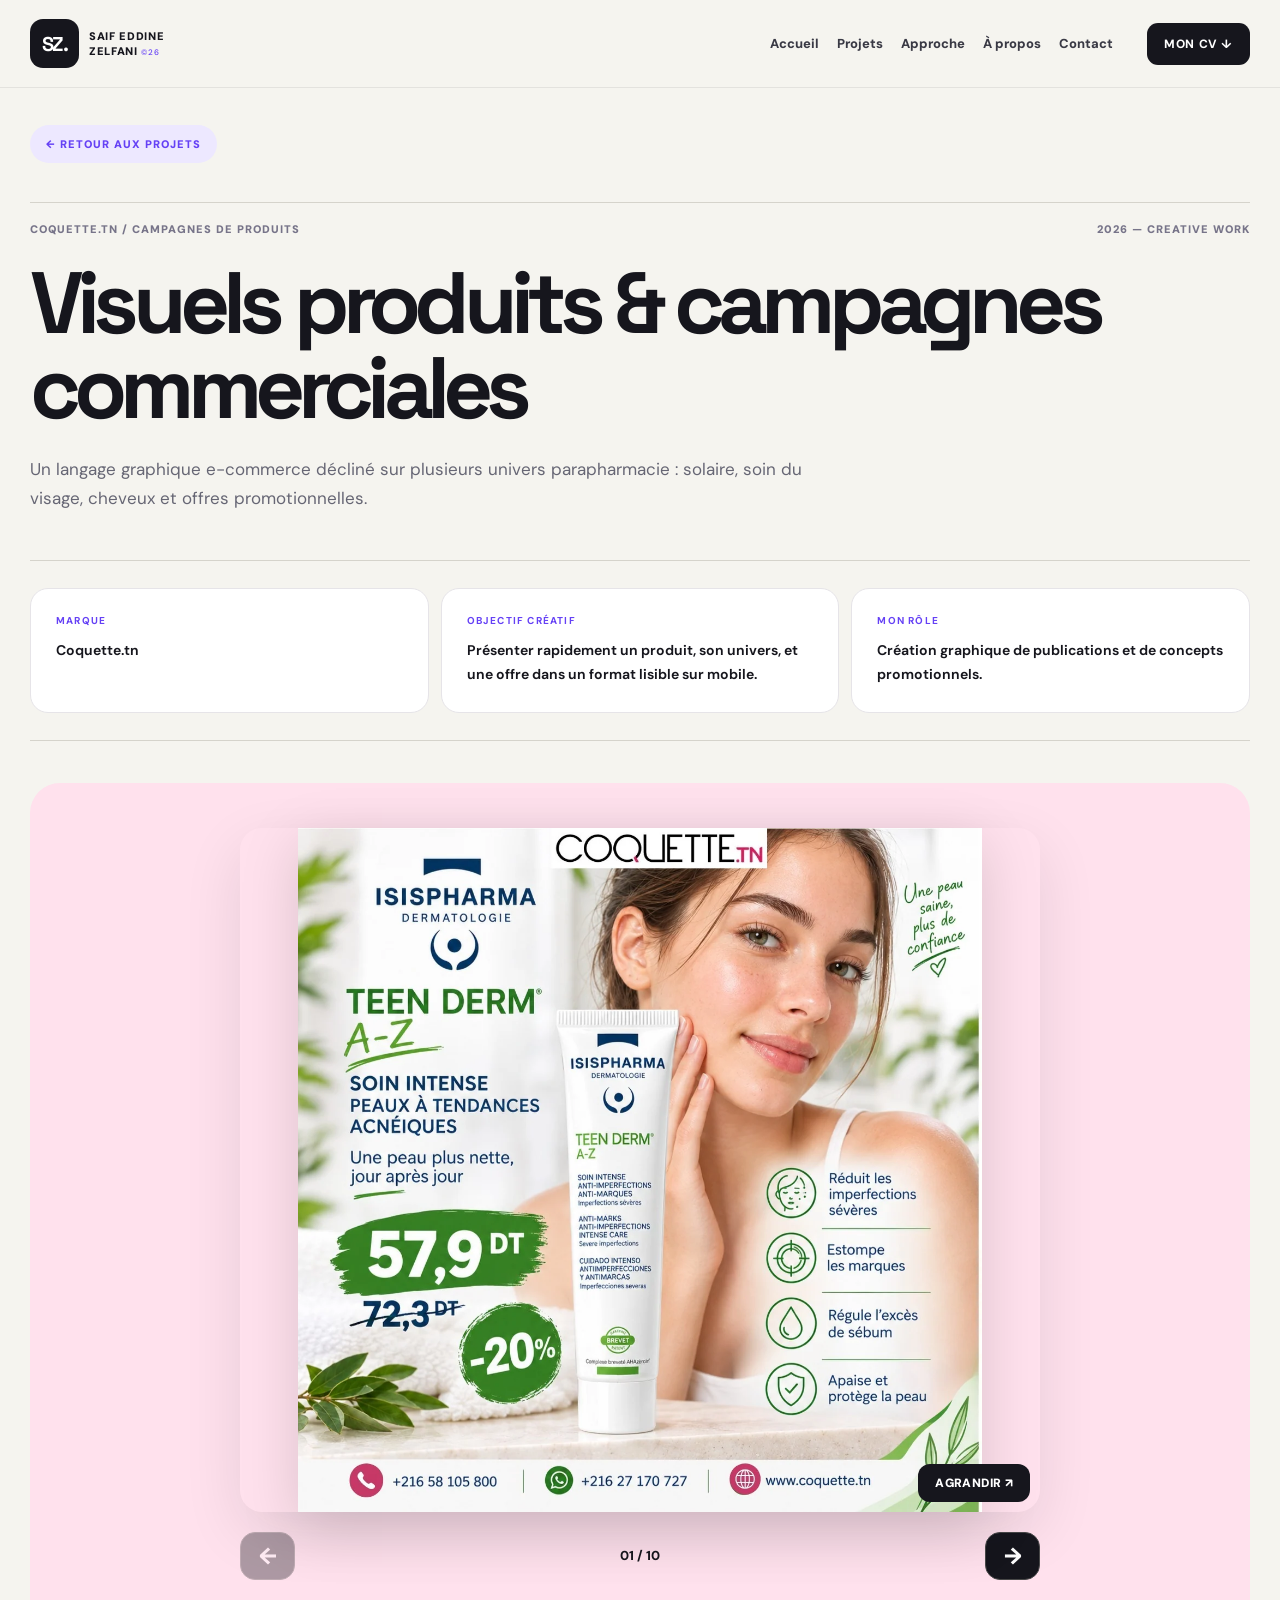
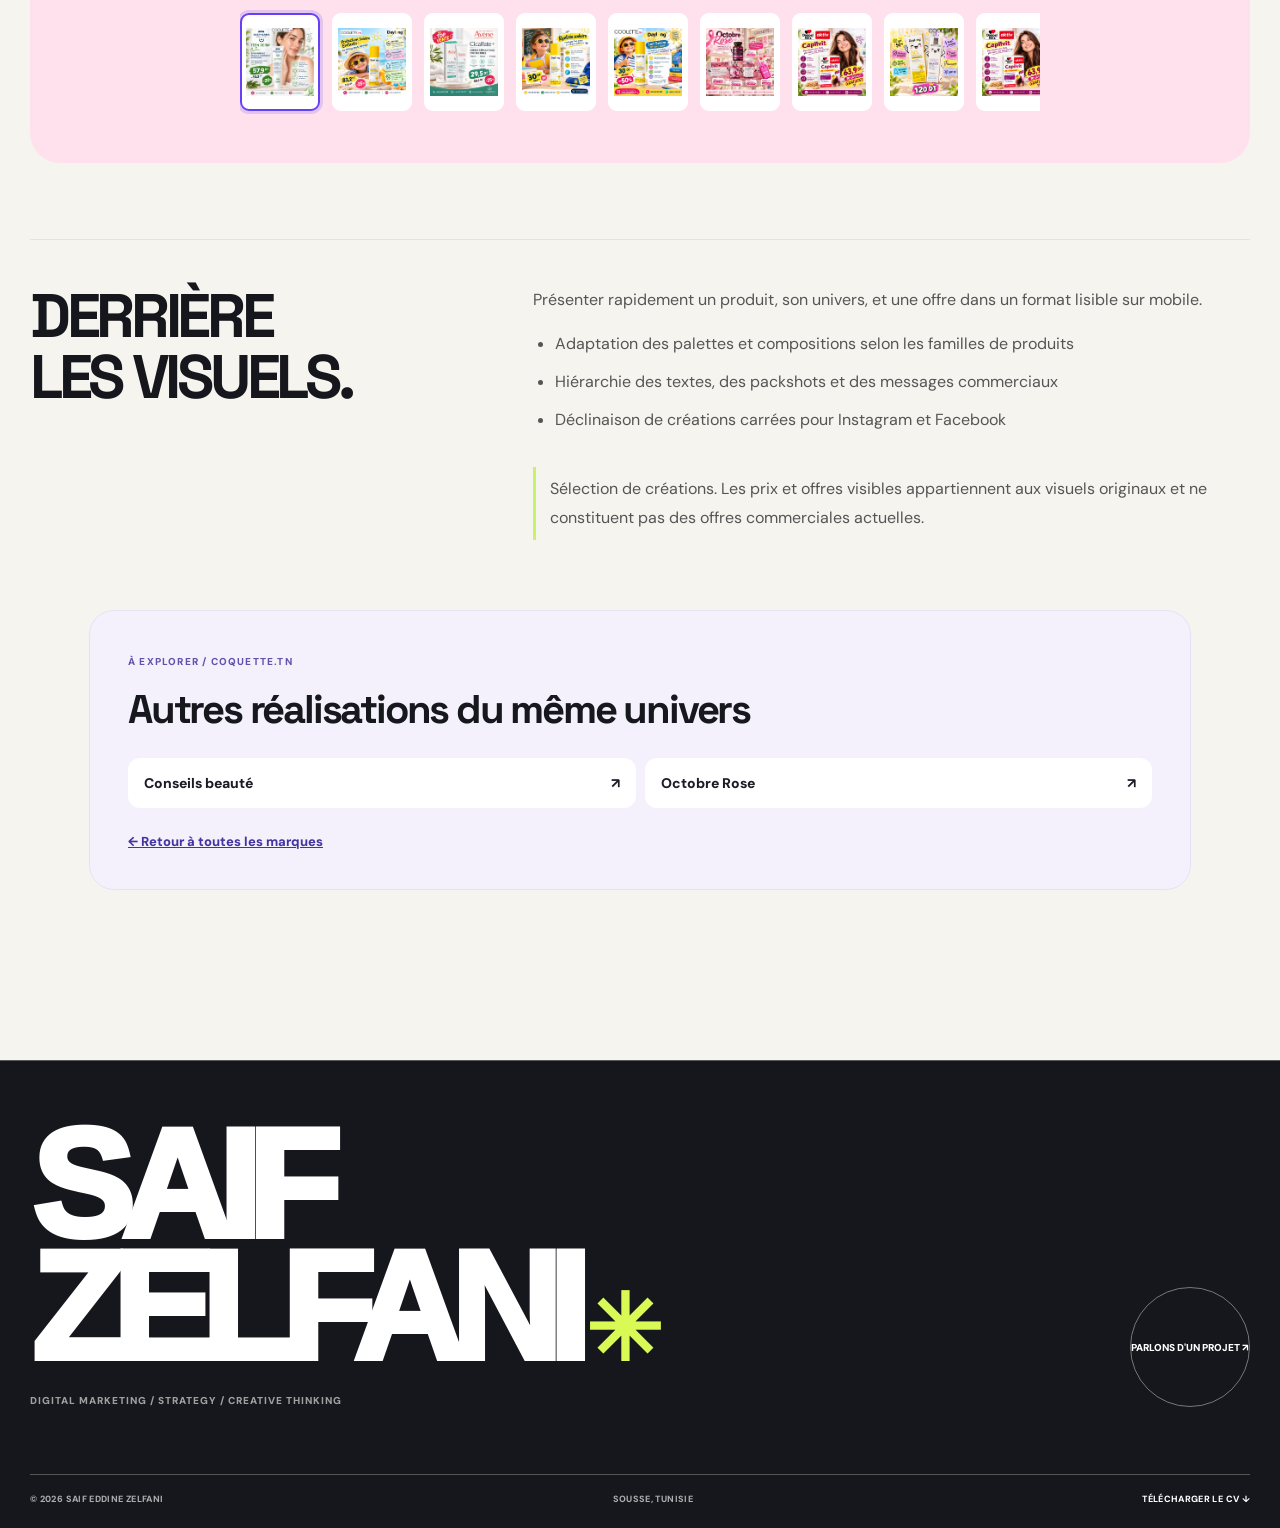
==== commit e340940d: "Reorganisation professionnelle du contenu du portfolio" ====
--- a/projets/coquette-campagnes-commerciales/index.html
+++ b/projets/coquette-campagnes-commerciales/index.html
@@ -1,9 +1,9 @@
 <!DOCTYPE html>
 
-<html lang="fr"><head><meta charset="utf-8"/><meta content="width=device-width,initial-scale=1" name="viewport"/><meta content="#F7F6F2" name="theme-color"/><meta content="Un langage graphique e-commerce décliné sur plusieurs univers parapharmacie : solaire, soin du visage, cheveux et offres promotionnelles." name="description"/><title>Visuels produits &amp; campagnes commerciales — Saif Eddine Zelfani</title><link href="../../favicon.svg" rel="icon"/><link href="../../style.css" rel="stylesheet"/><link href="../../creative.css" rel="stylesheet"/><link href="https://fonts.googleapis.com/css2?family=DM+Sans:wght@400;500;600;700;800&amp;family=Space+Grotesk:wght@400;500;600;700&amp;display=swap" rel="stylesheet"/><link href="../../bento.css" rel="stylesheet"/><link href="../../bento-case.css" rel="stylesheet"/></head>
+<html lang="fr"><head><meta charset="utf-8"/><meta content="width=device-width,initial-scale=1" name="viewport"/><meta content="#F7F6F2" name="theme-color"/><meta content="Un langage graphique e-commerce décliné sur plusieurs univers parapharmacie : solaire, soin du visage, cheveux et offres promotionnelles." name="description"/><title>Visuels produits &amp; campagnes commerciales — Saif Eddine Zelfani</title><link href="../../favicon.svg" rel="icon"/><link href="../../style.css" rel="stylesheet"/><link href="../../creative.css" rel="stylesheet"/><link href="https://fonts.googleapis.com/css2?family=DM+Sans:wght@400;500;600;700;800&amp;family=Space+Grotesk:wght@400;500;600;700&amp;display=swap" rel="stylesheet"/><link href="../../bento.css" rel="stylesheet"/><link href="../../bento-case.css" rel="stylesheet"/><link href="../../curation.css" rel="stylesheet"/></head>
 <body class="bento-case"><div class="scroll-progress" id="scroll-progress"></div><header class="site-header" id="site-header"><div class="header-inner page-wrap"><a class="brand" href="../../index.html#top"><span class="brand-mark">SZ.</span><span class="brand-name">SAIF EDDINE<br/>ZELFANI <b>©26</b></span></a><nav class="desktop-nav"><a href="../../index.html#top">Accueil</a><a href="../../index.html#work">Projets</a><a href="../../index.html#method">Approche</a><a href="../../index.html#about">À propos</a><a href="../../index.html#contact">Contact</a></nav><a class="nav-cv" download="" href="../../documents/Saif_Eddine_Zelfani_CV.pdf">MON CV ↓</a><button aria-expanded="false" aria-label="Ouvrir le menu" class="mobile-toggle" id="menu-btn" type="button">☰</button></div></header><div aria-label="Menu" aria-modal="true" class="mobile-panel" hidden="" id="mobile-panel" role="dialog"><div class="mobile-panel-inner"><div><a class="mobile-link" href="../../index.html#top">Accueil ↗</a></div><div><a class="mobile-link" href="../../index.html#about">À propos ↗</a></div><div><a class="mobile-link" href="../../index.html#work">Projets ↗</a></div><div><a class="mobile-link" href="../../index.html#about">À propos ↗</a></div><div><a class="mobile-link" href="../../index.html#contact">Contact ↗</a></div><a class="mobile-cv" download="" href="../../documents/Saif_Eddine_Zelfani_CV.pdf">MON CV ↓</a></div></div>
 <main class="campaign-case"><div class="page-wrap"><a class="campaign-back" href="../../index.html#work">← RETOUR AUX PROJETS</a><div class="campaign-topline"><span>Coquette.tn / Campagnes de produits</span><span>2026 — CREATIVE WORK</span></div><h1 class="campaign-title">Visuels produits &amp; campagnes commerciales</h1><p class="campaign-deck">Un langage graphique e-commerce décliné sur plusieurs univers parapharmacie : solaire, soin du visage, cheveux et offres promotionnelles.</p><div class="campaign-overview"><div><strong>MARQUE</strong><p>Coquette.tn</p></div><div><strong>OBJECTIF CRÉATIF</strong><p>Présenter rapidement un produit, son univers, et une offre dans un format lisible sur mobile.</p></div><div><strong>MON RÔLE</strong><p>Création graphique de publications et de concepts promotionnels.</p></div></div></div>
 <div class="campaign-art" style="--case-bg:#ffe1ed"><div class="campaign-gallery"><div aria-label="Galerie de créations" class="campaign-show" tabindex="0"><img alt="Coquette.tn — visuel 1 sur 10" data-campaign-slide="" decoding="async" loading="eager" src="../../images/creative-work/coquette-campagnes-commerciales/01.webp"/><img alt="Coquette.tn — visuel 2 sur 10" data-campaign-slide="" decoding="async" hidden="" loading="lazy" src="../../images/creative-work/coquette-campagnes-commerciales/02.webp"/><img alt="Coquette.tn — visuel 3 sur 10" data-campaign-slide="" decoding="async" hidden="" loading="lazy" src="../../images/creative-work/coquette-campagnes-commerciales/03.webp"/><img alt="Coquette.tn — visuel 4 sur 10" data-campaign-slide="" decoding="async" hidden="" loading="lazy" src="../../images/creative-work/coquette-campagnes-commerciales/04.webp"/><img alt="Coquette.tn — visuel 5 sur 10" data-campaign-slide="" decoding="async" hidden="" loading="lazy" src="../../images/creative-work/coquette-campagnes-commerciales/05.webp"/><img alt="Coquette.tn — visuel 6 sur 10" data-campaign-slide="" decoding="async" hidden="" loading="lazy" src="../../images/creative-work/coquette-campagnes-commerciales/06.webp"/><img alt="Coquette.tn — visuel 7 sur 10" data-campaign-slide="" decoding="async" hidden="" loading="lazy" src="../../images/creative-work/coquette-campagnes-commerciales/07.webp"/><img alt="Coquette.tn — visuel 8 sur 10" data-campaign-slide="" decoding="async" hidden="" loading="lazy" src="../../images/creative-work/coquette-campagnes-commerciales/08.webp"/><img alt="Coquette.tn — visuel 9 sur 10" data-campaign-slide="" decoding="async" hidden="" loading="lazy" src="../../images/creative-work/coquette-campagnes-commerciales/09.webp"/><img alt="Coquette.tn — visuel 10 sur 10" data-campaign-slide="" decoding="async" hidden="" loading="lazy" src="../../images/creative-work/coquette-campagnes-commerciales/10.webp"/><button class="zoom-action" data-zoom="" type="button">AGRANDIR ↗</button></div><div class="campaign-control"><button aria-label="Visuel précédent" data-campaign-prev="" type="button">←</button><output aria-live="polite" data-campaign-count="">01 / 10</output><button aria-label="Visuel suivant" data-campaign-next="" type="button">→</button></div><div aria-label="Miniatures de la galerie" class="campaign-thumbs"><button aria-current="true" aria-label="Voir le visuel 1" data-campaign-thumb="" type="button"><img alt="" loading="lazy" src="../../images/creative-work/coquette-campagnes-commerciales/01.webp"/></button><button aria-current="false" aria-label="Voir le visuel 2" data-campaign-thumb="" type="button"><img alt="" loading="lazy" src="../../images/creative-work/coquette-campagnes-commerciales/02.webp"/></button><button aria-current="false" aria-label="Voir le visuel 3" data-campaign-thumb="" type="button"><img alt="" loading="lazy" src="../../images/creative-work/coquette-campagnes-commerciales/03.webp"/></button><button aria-current="false" aria-label="Voir le visuel 4" data-campaign-thumb="" type="button"><img alt="" loading="lazy" src="../../images/creative-work/coquette-campagnes-commerciales/04.webp"/></button><button aria-current="false" aria-label="Voir le visuel 5" data-campaign-thumb="" type="button"><img alt="" loading="lazy" src="../../images/creative-work/coquette-campagnes-commerciales/05.webp"/></button><button aria-current="false" aria-label="Voir le visuel 6" data-campaign-thumb="" type="button"><img alt="" loading="lazy" src="../../images/creative-work/coquette-campagnes-commerciales/06.webp"/></button><button aria-current="false" aria-label="Voir le visuel 7" data-campaign-thumb="" type="button"><img alt="" loading="lazy" src="../../images/creative-work/coquette-campagnes-commerciales/07.webp"/></button><button aria-current="false" aria-label="Voir le visuel 8" data-campaign-thumb="" type="button"><img alt="" loading="lazy" src="../../images/creative-work/coquette-campagnes-commerciales/08.webp"/></button><button aria-current="false" aria-label="Voir le visuel 9" data-campaign-thumb="" type="button"><img alt="" loading="lazy" src="../../images/creative-work/coquette-campagnes-commerciales/09.webp"/></button><button aria-current="false" aria-label="Voir le visuel 10" data-campaign-thumb="" type="button"><img alt="" loading="lazy" src="../../images/creative-work/coquette-campagnes-commerciales/10.webp"/></button></div></div></div>
-<div class="page-wrap"><div class="campaign-section"><h2>DERRIÈRE<br/>LES VISUELS.</h2><div><p>Présenter rapidement un produit, son univers, et une offre dans un format lisible sur mobile.</p><ul><li>Adaptation des palettes et compositions selon les familles de produits</li><li>Hiérarchie des textes, des packshots et des messages commerciaux</li><li>Déclinaison de créations carrées pour Instagram et Facebook</li></ul><p class="campaign-disclaimer">Sélection de créations. Les prix et offres visibles appartiennent aux visuels originaux et ne constituent pas des offres commerciales actuelles.</p></div></div><div class="campaign-next"><a href="../../index.html#work">← TOUS LES PROJETS</a><a href="../coquette-contenu-educatif/index.html">PROJET SUIVANT ↗</a></div></div></main>
+<div class="page-wrap"><div class="campaign-section"><h2>DERRIÈRE<br/>LES VISUELS.</h2><div><p>Présenter rapidement un produit, son univers, et une offre dans un format lisible sur mobile.</p><ul><li>Adaptation des palettes et compositions selon les familles de produits</li><li>Hiérarchie des textes, des packshots et des messages commerciaux</li><li>Déclinaison de créations carrées pour Instagram et Facebook</li></ul><p class="campaign-disclaimer">Sélection de créations. Les prix et offres visibles appartiennent aux visuels originaux et ne constituent pas des offres commerciales actuelles.</p></div></div></div><section aria-label="Autres projets Coquette.tn" class="cur-related"><div class="cur-related-inner"><span class="cur-related-eyebrow">À EXPLORER / COQUETTE.TN</span><h2>Autres réalisations du même univers</h2><div class="cur-related-links"><a href="../coquette-contenu-educatif/index.html">Conseils beauté <span aria-hidden="true">↗</span></a><a href="../coquette-octobre-rose/index.html">Octobre Rose <span aria-hidden="true">↗</span></a></div><a class="cur-back-home" href="../../index.html#work">← Retour à toutes les marques</a></div></section></main>
 <div aria-label="Aperçu agrandi de la création" aria-modal="true" class="campaign-modal" hidden="" role="dialog"><button aria-label="Fermer l’aperçu" class="modal-close" type="button">×</button><button aria-label="Précédent" class="modal-prev" type="button">‹</button><img alt="" data-modal-img="" src="../../images/creative-work/coquette-campagnes-commerciales/01.webp"/><button aria-label="Suivant" class="modal-next" type="button">›</button><span class="modal-count">1 / 10</span></div>
 <footer class="footer"><div class="page-wrap"><div class="footer-main"><div><a class="footer-brand" href="../../index.html#top">SAIF<br/>ZELFANI<span>✳</span></a><p>DIGITAL MARKETING / STRATEGY / CREATIVE THINKING</p></div><a class="back-top" href="../../index.html#contact">PARLONS D'UN PROJET ↗</a></div><div class="footer-bottom"><span>© 2026 SAIF EDDINE ZELFANI</span><span>SOUSSE, TUNISIE</span><a download="" href="../../documents/Saif_Eddine_Zelfani_CV.pdf">TÉLÉCHARGER LE CV ↓</a></div></div></footer><script defer="" src="../../site.js"></script><script defer="" src="../../creative.js"></script></body></html>
--- a/curation.css
+++ b/curation.css
@@ -0,0 +1,50 @@
+/* CONTENT CURATION / 2026 — focused on real work, accessible, responsive. */
+body.bento-home{background:#f5f4ef}
+body.bento-home .bn-hero-major h1{font-size:clamp(53px,5.6vw,102px);letter-spacing:-.085em;overflow-wrap:normal;max-width:100%}
+.bn-section.cur-work{padding-top:98px}
+.cur-work .bn-section-head h2,.cur-expertise .bn-section-head h2{font-size:clamp(52px,6.2vw,101px)}
+.cur-brand-grid{display:grid;grid-template-columns:repeat(12,minmax(0,1fr));gap:16px}
+.cur-brand{grid-column:span 6;background:#fff;border-radius:25px;overflow:hidden;display:grid;grid-template-columns:minmax(0,.9fr) minmax(0,1.1fr);min-height:430px;border:1px solid rgba(31,29,39,.07);box-shadow:0 16px 50px #1a171c0b;transition:transform .22s ease,box-shadow .22s ease}
+.cur-brand:hover{transform:translateY(-4px);box-shadow:0 26px 58px #1a171c15}
+.cur-brand-picture{display:block;position:relative;min-height:370px;overflow:hidden;background:#f1d8df}
+.cur-brand-picture img{height:100%;width:100%;object-fit:contain;transition:transform .4s ease}
+.cur-brand-picture:hover img{transform:scale(1.04)}
+.cur-img-arrow{position:absolute;top:18px;right:18px;border-radius:100px;background:#fff;color:#16161d;display:grid;place-items:center;width:38px;height:38px;font-weight:800;font-size:20px}
+.cur-brand-content{padding:33px 27px 25px;display:flex;flex-direction:column;min-width:0}
+.cur-brand-type{font:800 9px/1.6 var(--bn-body);letter-spacing:.13em;color:#736e7e;text-transform:uppercase;margin:0 0 18px}
+.cur-brand h3{font:800 clamp(29px,2.6vw,44px)/1.03 var(--bn-display);letter-spacing:-.065em;margin:0 0 16px}
+.cur-brand-headline{font:700 16px/1.35 var(--bn-body);margin:0 0 10px}
+.cur-brand-intro{color:#5e5a69;font-size:12.5px;line-height:1.63;margin:0 0 13px}
+.cur-brand-role{font-size:11px;line-height:1.6;color:#5b5664;margin:0 0 17px}
+.cur-brand-links{margin-top:auto;display:grid;gap:3px;border-top:1px solid #e7e4e8;padding-top:12px}
+.cur-brand-links a{display:flex;justify-content:space-between;gap:12px;align-items:center;font-size:12px;font-weight:750;border-radius:8px;padding:8px 6px;transition:background .2s,color .2s}
+.cur-brand-links a:hover{background:#eeebff;color:#6541f5}
+.cur-brand-links a span:last-child{font-size:17px}
+.cur-brand-coquette .cur-brand-picture{background:#f3ccdc}
+.cur-brand-losange .cur-brand-picture{background:#e3dbff}
+.cur-brand-layana .cur-brand-picture{background:#f7ddcb}
+.cur-brand-darlayana .cur-brand-picture{background:#ddede6}
+.cur-work-note{max-width:750px;font-size:12px;color:#6b6774;line-height:1.7;margin:25px auto 0;text-align:center}
+.cur-expertise .cur-skill-grid{display:grid;grid-template-columns:repeat(4,minmax(0,1fr));gap:13px}
+.cur-skill-card{background:white;border:1px solid #e9e7ea;border-radius:22px;padding:27px 22px;min-height:315px;display:flex;flex-direction:column}
+.cur-skill-card:nth-child(2){background:#e4ddff}.cur-skill-card:nth-child(3){background:#dcf7dc}.cur-skill-card:nth-child(4){background:#ffe5d5}
+.cur-skill-card>span{font-size:10px;letter-spacing:.11em;font-weight:800;color:#6a6473}
+.cur-skill-card h3{font:700 24px/1.16 var(--bn-display);letter-spacing:-.06em;margin:35px 0 12px}
+.cur-skill-card p{font-size:12.5px;line-height:1.65;color:#625f69;margin:0 0 20px}
+.cur-skill-card a{margin-top:auto;align-self:flex-start;border-bottom:1px solid #16161d;font-size:10px;letter-spacing:.04em;font-weight:800;padding-bottom:5px}
+.cur-skill-card a:hover{color:#6541f5;border-color:#6541f5}
+.cur-brand-links a:focus-visible,.cur-skill-card a:focus-visible{outline:3px solid #6541f5;outline-offset:3px}
+.bn-about-main>p{font-size:14px}
+.bn-about-main h2{font-size:clamp(49px,5.5vw,82px)}
+.cur-related{max-width:1150px;margin:60px auto 70px;padding:0 24px;color:#17171e}
+.cur-related-inner{padding:38px;border-radius:25px;background:#f4f1fc;border:1px solid #e7e1f7}
+.cur-related-eyebrow{font-weight:800;letter-spacing:.12em;color:#6551ac;font-size:10px}
+.cur-related h2{font:700 clamp(25px,3.3vw,40px)/1.1 var(--bn-display);letter-spacing:-.055em;margin:18px 0 26px}
+.cur-related-links{display:grid;grid-template-columns:repeat(auto-fit,minmax(180px,1fr));gap:9px}
+.cur-related-links a{border-radius:12px;background:#fff;padding:16px;display:flex;align-items:center;justify-content:space-between;gap:8px;font-size:14px;font-weight:800;color:#1d1b26;text-decoration:none}
+.cur-related-links a:hover{background:#dcf7a2}
+.cur-back-home{display:inline-flex;margin-top:25px;color:#4234a1;text-decoration:underline;font-weight:800;font-size:13px}
+@media(max-width:1150px){.cur-brand{grid-column:span 12;min-height:360px;grid-template-columns:minmax(0,.8fr) minmax(0,1.2fr)}.cur-expertise .cur-skill-grid{grid-template-columns:repeat(2,minmax(0,1fr))}}
+@media(max-width:700px){.cur-brand-grid{gap:13px}.cur-brand{grid-template-columns:1fr}.cur-brand-picture{height:320px;min-height:0}.cur-brand-content{padding:25px}.cur-brand h3{font-size:36px}.cur-expertise .cur-skill-grid{gap:10px}.cur-skill-card{padding:21px 16px;min-height:280px}.cur-skill-card h3{font-size:21px}.cur-work .bn-section-head h2,.cur-expertise .bn-section-head h2{font-size:clamp(46px,12vw,70px)}.cur-related-inner{padding:26px 20px}.cur-brand-picture img{object-fit:contain}body.bento-home .bn-hero-major h1{font-size:clamp(46px,10.5vw,74px)}}
+@media(max-width:430px){.cur-brand-picture{height:265px}.cur-skill-grid{grid-template-columns:1fr!important}.cur-skill-card{min-height:0}.cur-skill-card h3{margin-top:22px}.bn-hero-major h1{overflow-wrap:anywhere}body.bento-home .bn-hero-major h1{font-size:clamp(40px,10vw,54px)}.cur-brand h3{font-size:32px}}
+@media(prefers-reduced-motion:reduce){.cur-brand,.cur-brand-picture img{transition:none}}
